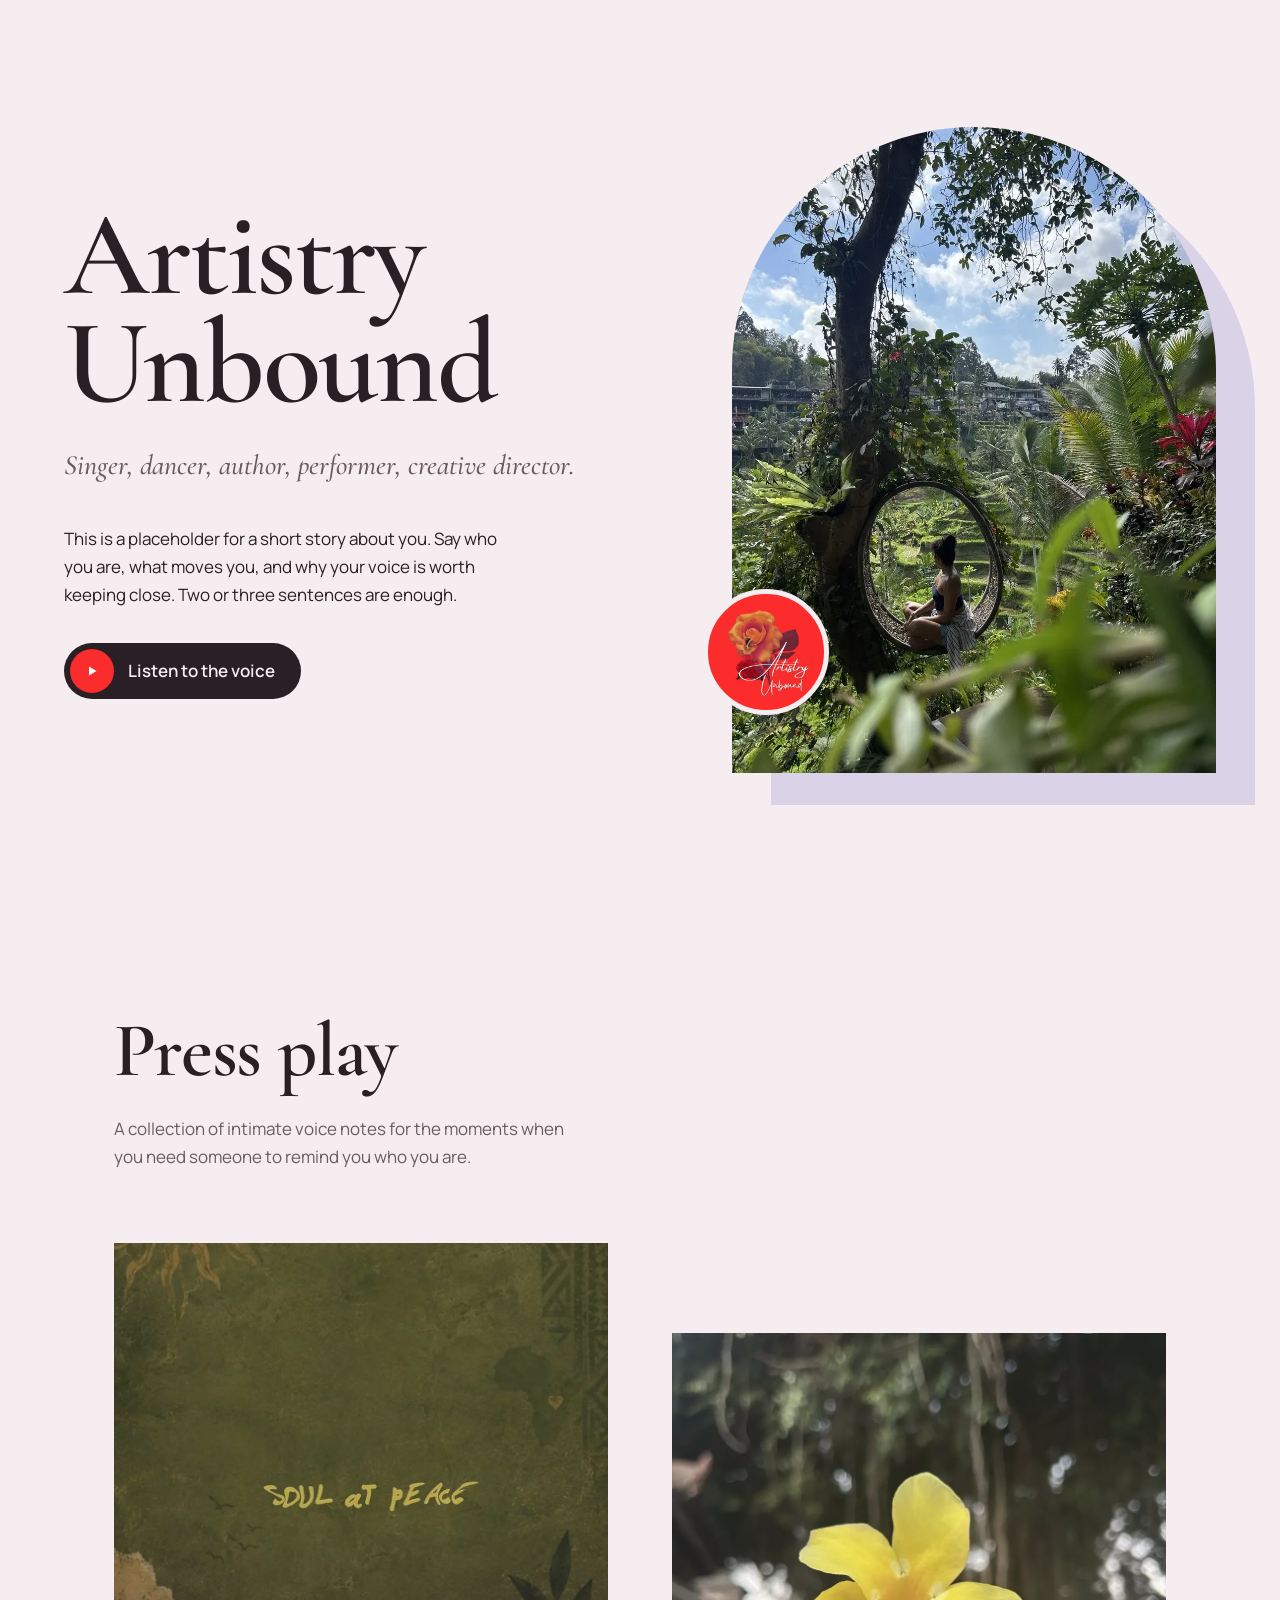
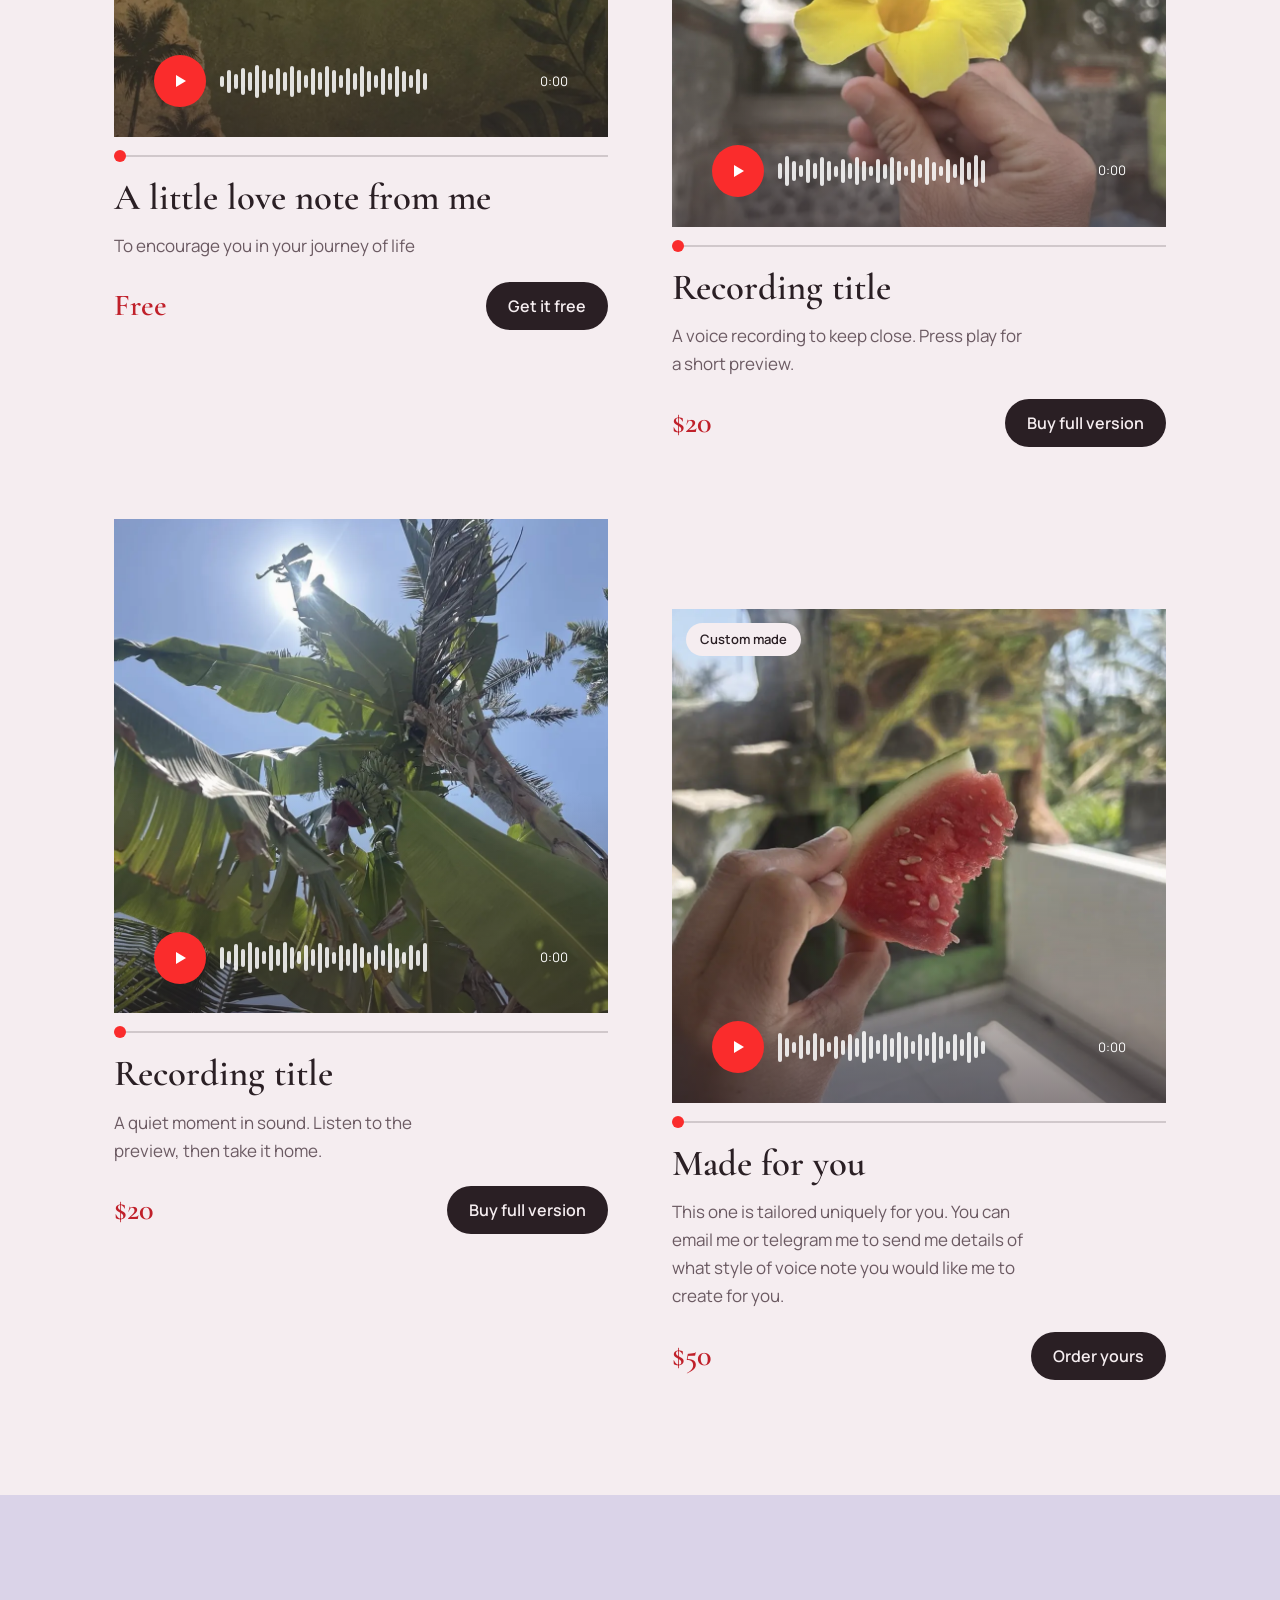
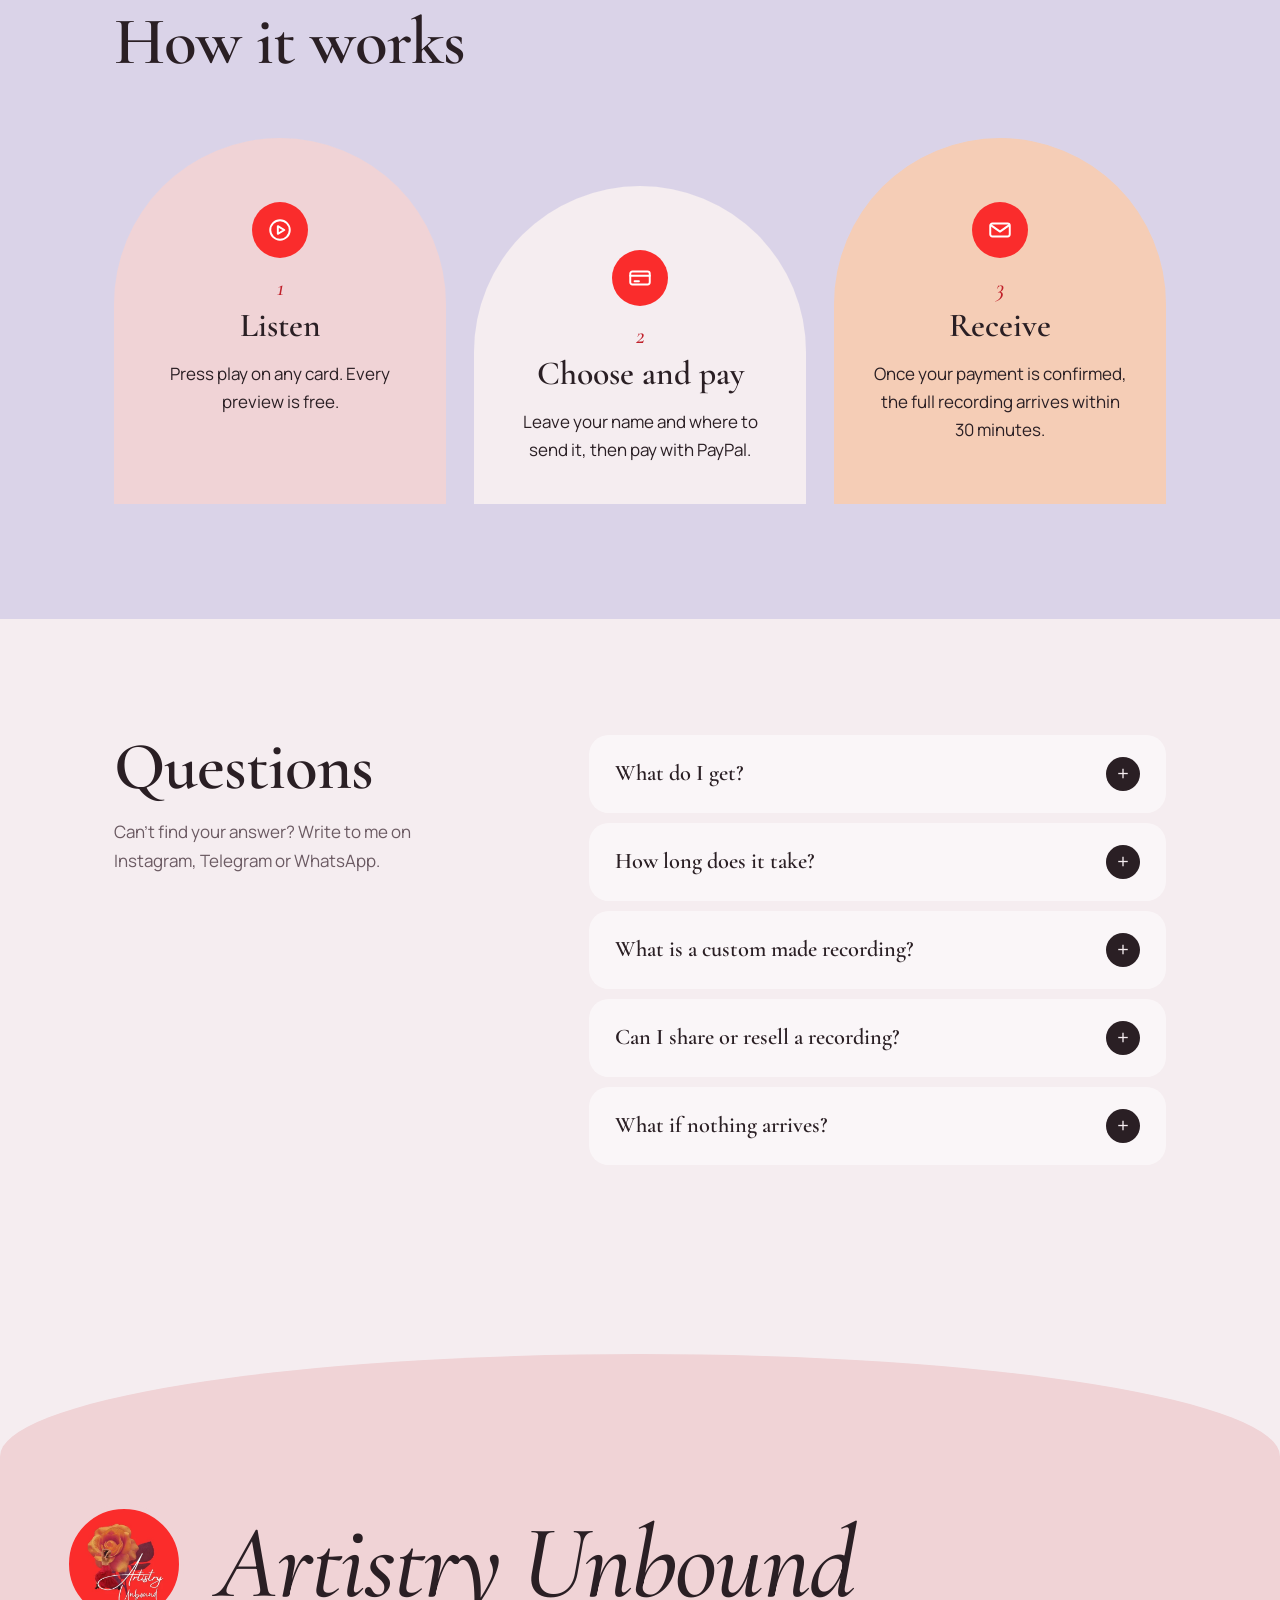
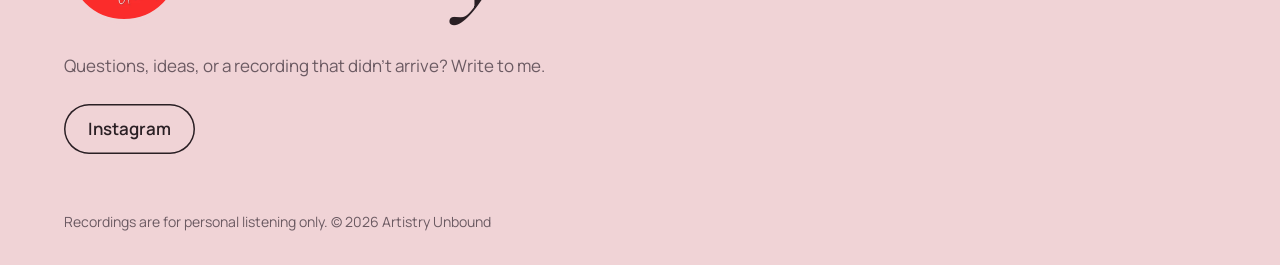
==== index.html @ 0ec3692e "SITE" ====
<!DOCTYPE html>
<html lang="en">
<head>
<meta charset="utf-8">
<meta name="viewport" content="width=device-width, initial-scale=1">
<title>Artistry Unbound — voice recordings</title>
<meta name="description" content="Listen to a free preview, then take the full voice recording home.">
<meta property="og:title" content="Artistry Unbound">
<meta property="og:description" content="Listen to a free preview, then take the full voice recording home.">
<meta property="og:type" content="website">
<meta name="theme-color" content="#F5EDF0">
<link rel="icon" href="data:,">
<link rel="preconnect" href="https://fonts.googleapis.com">
<link rel="preconnect" href="https://fonts.gstatic.com" crossorigin>
<link rel="stylesheet" href="https://fonts.googleapis.com/css2?family=Cormorant+Garamond:ital,wght@0,500;0,600;1,500&family=Manrope:wght@400;500;600&display=swap">
<link rel="stylesheet" href="assets/css/style.css">
</head>
<body>

<main>
  <!-- Block 1: About. Editable via content/about.json (data-f = text, data-f-src / data-f-alt = image) -->
  <section class="about" id="about">
    <figure class="about__photo">
      <img src="images/about.webp" width="960" height="1280" alt="The artist sitting in a round swing among tropical greenery" data-f-src="about.photo" data-f-alt="about.photo_alt">
      <div class="badge" role="img" aria-label="Artistry Unbound logo"></div>
    </figure>

    <div class="about__text">
      <h1 class="about__title" data-f="about.title">Artistry Unbound</h1>
      <p class="about__roles" data-f="about.roles">Singer, dancer, author, performer, creative director.</p>
      <p class="about__bio" data-f="about.bio">This is a placeholder for a short story about you. Say who you are, what moves you, and why your voice is worth keeping close. Two or three sentences are enough.</p>
      <a class="btn" href="#voice">
        <span class="btn__icon" aria-hidden="true"><svg viewBox="0 0 12 12" width="12" height="12"><path d="M3 1.5v9l7.5-4.5z" fill="currentColor"/></svg></span>
        <span data-f="about.cta_label">Listen to the voice</span>
      </a>
    </div>
  </section>

  <!-- Block 2: Cards. Data lives in content/cards.json; the inline copy below is a fallback for local viewing -->
  <section class="voice" id="voice" aria-labelledby="voice-title">
    <header class="voice__head">
      <h2 id="voice-title" data-f="heading">Press play</h2>
      <p data-f="intro">A collection of intimate voice notes for the moments when you need someone to remind you who you are.</p>
    </header>
    <div class="cards" id="cards"></div>
    <script type="application/json" id="cards-data">{"heading": "Press play", "intro": "A collection of intimate voice notes for the moments when you need someone to remind you who you are.", "items": [{"title": "A little love note from me", "text": "To encourage you in your journey of life", "price": 0, "cover": "images/c1.webp", "cover_alt": "Green collage artwork with the words Soul at peace", "audio": "audio/love-note.m4a"}, {"title": "Recording title", "text": "A voice recording to keep close. Press play for a short preview.", "price": 20, "cover": "images/c2.webp", "cover_alt": "A yellow flower held in a hand", "audio": "audio/love-note.m4a"}, {"title": "Recording title", "text": "A quiet moment in sound. Listen to the preview, then take it home.", "price": 20, "cover": "images/c3.webp", "cover_alt": "Banana tree seen from below against a bright sky", "audio": "audio/love-note.m4a"}, {"title": "Made for you", "text": "This one is tailored uniquely for you. You can email me or telegram me to send me details of what style of voice note you would like me to create for you.", "price": 50, "cover": "images/c4.webp", "cover_alt": "A bitten slice of watermelon held up in a hand", "audio": "audio/love-note.m4a", "custom": true}]}</script>
  </section>

  <section class="how" id="how" aria-labelledby="how-title">
    <div class="how__in">
      <h2 id="how-title">How it works</h2>
      <ol class="how__steps" id="how-steps"></ol>
    </div>
  </section>

  <section class="faq" id="faq" aria-labelledby="faq-title">
    <div class="faq__side">
      <h2 id="faq-title">Questions</h2>
      <p class="faq__note">Can't find your answer? Write to me on Instagram, Telegram or WhatsApp.</p>
    </div>
    <div class="faq__list" id="faq-list"></div>
  </section>
</main>

<footer class="foot">
  <div class="foot__top"><div class="badge foot__logo" role="img" aria-label="Artistry Unbound logo"></div><p class="foot__name">Artistry Unbound</p></div>
  <p class="foot__lead">Questions, ideas, or a recording that didn't arrive? Write to me.</p>
  <nav class="foot__links" id="foot-links" aria-label="Contact"></nav>
  <p class="foot__small">Recordings are for personal listening only. &copy; <span id="year">2026</span> Artistry Unbound</p>
</footer>

<script type="application/json" id="info-data">{
  "how_title": "How it works",
  "steps": [
    {"title": "Listen", "text": "Press play on any card. Every preview is free."},
    {"title": "Choose and pay", "text": "Leave your name and where to send it, then pay with PayPal."},
    {"title": "Receive", "text": "Once your payment is confirmed, the full recording arrives within {time}."}
  ],
  "faq_title": "Questions",
  "faq": [
    {"q": "What do I get?", "a": "The full recording as an audio file, sent to the email or messenger you choose."},
    {"q": "How long does it take?", "a": "Usually within {time} after your payment is confirmed."},
    {"q": "What is a custom made recording?", "a": "A recording made just for you. After you order, you tell me what you'd like to hear and we agree on the details before I record."},
    {"q": "Can I share or resell a recording?", "a": "Recordings are for personal listening only. Please don't share, publish or resell them."},
    {"q": "What if nothing arrives?", "a": "Write to me on Instagram, Telegram or WhatsApp and mention your order number."}
  ]
}
</script>
<script type="application/json" id="settings-data">{
  "paypal_me": "",
  "paypal_email": "",
  "response_time": "30 minutes",
  "instagram": "artistry.unbound",
  "telegram": "",
  "whatsapp": ""
}
</script>

<!-- Forms for Netlify detection; the visible form lives inside the dialog -->
<form name="paid" data-netlify="true" hidden>
  <input name="order"><input name="card"><input name="price"><input name="name"><input name="channel"><input name="contact">
</form>

<dialog class="checkout" id="checkout" aria-labelledby="co-title">
  <button class="co-close" type="button" aria-label="Close" data-close>&times;</button>

  <div class="step" data-step="form">
    <h2 id="co-title" class="co-title"></h2>
    <p class="co-sum"></p>
    <form class="order-form" id="order-form" name="order" method="POST" data-netlify="true" netlify-honeypot="bot-field">
      <input type="hidden" name="form-name" value="order">
      <p class="hp" aria-hidden="true"><label>Leave this empty <input name="bot-field" tabindex="-1" autocomplete="off"></label></p>
      <input type="hidden" name="card"><input type="hidden" name="price"><input type="hidden" name="order">
      <label class="fld">Your name<input name="name" required autocomplete="given-name" maxlength="60"></label>
      <fieldset class="seg"><legend>Where should we send it?</legend>
        <label><input type="radio" name="channel" value="Email" checked><span>Email</span></label>
        <label><input type="radio" name="channel" value="Telegram"><span>Telegram</span></label>
        <label><input type="radio" name="channel" value="WhatsApp"><span>WhatsApp</span></label>
      </fieldset>
      <label class="fld"><span id="contact-label">Your email</span><input name="contact" required maxlength="80"></label>
      <label class="fld wish" hidden>What would you like to hear?<textarea name="wishes" rows="3" maxlength="600"></textarea></label>
      <label class="agree"><input type="checkbox" name="agree" required><span>For personal listening only. I won't share or resell it.</span></label>
      <p class="co-err" role="alert" hidden></p>
      <button class="btn btn--sm co-submit" type="submit"></button>
    </form>
  </div>

  <div class="step" data-step="pay" hidden>
    <h2 class="co-title">Pay <span class="pay-amt"></span></h2>
    <p class="co-sum">Send the payment with PayPal and add your order number in the note, so I can find it.</p>
    <div class="kv"><span>Order number</span><b class="order-id"></b><button type="button" class="copy" data-copy=".order-id">Copy</button></div>
    <div class="kv pp-mail" hidden><span>PayPal</span><b class="pp-email"></b><button type="button" class="copy" data-copy=".pp-email">Copy</button></div>
    <p class="pp-none" hidden>PayPal details will appear here once they are added.</p>
    <div class="co-actions">
      <a class="btn btn--sm pp-link" target="_blank" rel="noopener" hidden>Pay with PayPal</a>
      <button class="btn btn--sm btn--ghost" type="button" id="paid-btn">I've paid</button>
    </div>
    <p class="co-err" role="alert" hidden></p>
    <button class="link" type="button" data-back>Change my details</button>
  </div>

  <div class="step" data-step="done" hidden>
    <svg class="tick" viewBox="0 0 52 52" aria-hidden="true"><circle cx="26" cy="26" r="24"/><path d="M15 27l8 8 14-16"/></svg>
    <h2 class="co-title done-title"></h2>
    <p class="co-sum done-text"></p>
    <button class="btn btn--sm" type="button" data-close>Done</button>
  </div>
</dialog>


<script src="assets/js/main.js" defer></script>
<script src="assets/js/cards.js" defer></script>
<script src="assets/js/shop.js" defer></script>
</body>
</html>
---- assets/css/style.css ----
:root{
  --paper:#F5EDF0; --blush:#F0D3D6; --lilac:#DAD3E8; --ink:#2A1F24; --ink-2:#6B5A62;
  --red:#FA2C2C; --red-t:#C0202A; /* red = logo red for fills, red-t = darker for small text */
  --serif:"Cormorant Garamond",Georgia,serif; --sans:"Manrope",system-ui,sans-serif;
  --pad:clamp(20px,5vw,72px);
}
*,*::before,*::after{box-sizing:border-box}
html{scroll-behavior:smooth}
body{margin:0;background:var(--paper);color:var(--ink);font:400 1.0625rem/1.65 var(--sans);-webkit-font-smoothing:antialiased}
img{display:block;max-width:100%;height:auto}
:focus-visible{outline:2px solid var(--red);outline-offset:3px}

/* About */
.about{display:grid;gap:36px;padding:var(--pad);max-width:1440px;margin:0 auto}
.about__photo{margin:0;position:relative;justify-self:center;width:min(100%,460px)}
.about__photo::before{content:"";position:absolute;inset:6% -8% -5% 8%;background:var(--lilac);border-radius:999px 999px 0 0;z-index:0}
.about__photo img{position:relative;z-index:1;width:100%;aspect-ratio:3/4;object-fit:cover;object-position:46% 60%;border-radius:999px 999px 0 0;background:var(--blush)}
.about__title{font:600 clamp(3.4rem,13vw,7.5rem)/.9 var(--serif);letter-spacing:-.02em;margin:0 0 .25em}
.about__roles{font:italic 500 clamp(1.3rem,3vw,1.75rem)/1.3 var(--serif);color:var(--ink-2);margin:0 0 1.5em}
.about__bio{max-width:44ch;margin:0 0 2em}

.btn{display:inline-flex;align-items:center;gap:14px;padding:6px 26px 6px 6px;border-radius:999px;background:var(--ink);color:var(--paper);text-decoration:none;font-weight:600;transition:background .3s,transform .3s}
.btn__icon{display:grid;place-items:center;width:44px;height:44px;border-radius:50%;background:var(--red);color:#fff;transition:transform .3s}
.btn:hover{background:#3d2d34}
.btn:hover .btn__icon{transform:scale(1.1)}

/* One orchestrated load sequence: the arch opens, then the text settles */
.about__photo img{clip-path:inset(100% 0 0 0);animation:open 1.3s cubic-bezier(.2,.7,.2,1) .15s forwards}
.about__photo::before{transform:scaleY(0);transform-origin:bottom;animation:grow 1.1s cubic-bezier(.2,.7,.2,1) .35s forwards}
.about__text>*{opacity:0;animation:settle .9s ease forwards}
.about__text>:nth-child(1){animation-delay:.7s}.about__text>:nth-child(2){animation-delay:.85s}
.about__text>:nth-child(3){animation-delay:1s}.about__text>:nth-child(4){animation-delay:1.15s}
@keyframes open{to{clip-path:inset(0)}}
@keyframes grow{to{transform:scaleY(1)}}
@keyframes settle{from{opacity:0;transform:translateY(10px)}to{opacity:1;transform:none}}

@media (min-width:768px){
  .about{grid-template-columns:1.1fr .9fr;align-items:center;gap:clamp(32px,6vw,96px);min-height:100svh}
  .about__photo{order:2;justify-self:end;width:100%;max-width:520px}
  .about__text{order:1}
}
@media (prefers-reduced-motion:reduce){
  html{scroll-behavior:auto}
  .about__photo img,.about__photo::before,.about__text>*{animation:none;clip-path:none;transform:none;opacity:1}
}

/* Voice cards */
.voice{max-width:1180px;margin:0 auto;padding:clamp(56px,9vw,128px) var(--pad)}
.voice__head{max-width:46ch;margin:0 0 clamp(36px,6vw,72px)}
.voice__head h2{font:600 clamp(2.6rem,7vw,4.8rem)/.95 var(--serif);letter-spacing:-.015em;margin:0 0 .35em}
.voice__head p{margin:0;color:var(--ink-2)}
.cards{display:grid;gap:clamp(40px,6vw,72px) clamp(24px,5vw,72px);grid-template-columns:1fr}
@media (min-width:768px){.cards{grid-template-columns:1fr 1fr;align-items:start}.card:nth-child(even){margin-top:clamp(0px,7vw,96px)}}

.card__cover{position:relative;aspect-ratio:1/1;overflow:hidden;background:var(--blush)}
.card__cover img{width:100%;height:100%;object-fit:cover;transition:transform 1.2s cubic-bezier(.2,.7,.2,1)}
.card__cover::after{content:"";position:absolute;inset:0;background:linear-gradient(transparent 55%,rgba(42,31,36,.55))}
.card.is-playing .card__cover img{transform:scale(1.05)}

.player{position:absolute;z-index:2;left:8%;right:8%;bottom:6%;display:flex;align-items:center;gap:14px;color:#fff}
.play{flex:none;width:52px;height:52px;border:0;border-radius:50%;background:var(--red);color:#fff;display:grid;place-items:center;cursor:pointer;transition:transform .3s}
.play:hover:not(:disabled){transform:scale(1.08)}
.play:disabled{background:rgba(255,255,255,.35);cursor:default}
.play svg{width:16px;height:16px}.play .i-pause{display:none}
.is-playing .play .i-play{display:none}.is-playing .play .i-pause{display:block}
.wave{flex:1;display:flex;align-items:center;gap:3px;height:36px}
.wave i{flex:1;max-width:4px;border-radius:2px;background:rgba(255,255,255,.85);height:var(--h);transform-origin:center}
.is-playing .wave i{animation:bar 1.1s ease-in-out infinite;animation-delay:calc(var(--i)*-.09s)}
@keyframes bar{50%{transform:scaleY(.35)}}
.time{flex:none;font-size:.8125rem;font-variant-numeric:tabular-nums;min-width:3.2em;text-align:right}

.seek{display:block;width:100%;height:18px;margin:10px 0 0;background:none;-webkit-appearance:none;appearance:none;cursor:pointer}
.seek::-webkit-slider-runnable-track{height:2px;background:linear-gradient(90deg,var(--red) var(--p,0%),rgba(42,31,36,.18) var(--p,0%))}
.seek::-moz-range-track{height:2px;background:rgba(42,31,36,.18)}.seek::-moz-range-progress{height:2px;background:var(--red)}
.seek::-webkit-slider-thumb{-webkit-appearance:none;width:12px;height:12px;margin-top:-5px;border-radius:50%;background:var(--red);border:0}
.seek::-moz-range-thumb{width:12px;height:12px;border-radius:50%;background:var(--red);border:0}
.seek:disabled{opacity:.35;cursor:default}

.card__body{padding-top:14px}
.card__title{font:600 clamp(1.8rem,3.2vw,2.3rem)/1.05 var(--serif);margin:0 0 .4em}
.card__text{margin:0 0 1.25em;color:var(--ink-2);max-width:36ch}
.card__buy{display:flex;flex-wrap:wrap;align-items:center;justify-content:space-between;gap:12px}
.price{font:600 1.9rem/1 var(--serif);color:var(--red-t)}
.btn--sm{padding:13px 22px;border:0;cursor:pointer;font:600 1rem var(--sans)}

@media (prefers-reduced-motion:reduce){.is-playing .wave i{animation:none}.card__cover img{transition:none}.card.is-playing .card__cover img{transform:none}}

[hidden]{display:none!important}
.tag{position:absolute;z-index:2;top:14px;left:14px;padding:6px 14px;border-radius:999px;background:var(--paper);color:var(--ink);font-size:.8125rem;font-weight:600}

/* Logo badge (hero photo + footer) */
.badge{border-radius:50%;background:var(--red) url(../../images/logo.webp) center/92% no-repeat;border:5px solid var(--paper)}
.about__photo .badge{position:absolute;z-index:3;left:-6%;bottom:9%;width:clamp(92px,26%,132px);aspect-ratio:1;animation:pop .7s cubic-bezier(.3,1.6,.5,1) 1.5s both}
@keyframes pop{from{transform:scale(0) rotate(-30deg)}}
@media (prefers-reduced-motion:reduce){.about__photo .badge{animation:none}}

/* How it works: arches in a pastel band */
.how{background:var(--lilac)}
.how__in{max-width:1180px;margin:0 auto;padding:clamp(56px,9vw,120px) var(--pad)}
.how h2,.faq h2{font:600 clamp(2.4rem,6vw,4.2rem)/.95 var(--serif);letter-spacing:-.015em;margin:0 0 clamp(32px,6vw,64px)}
.how__steps{list-style:none;margin:0;padding:0;display:grid;gap:24px}
.how__steps li{display:flex;flex-direction:column;align-items:center;text-align:center;padding:clamp(44px,8vw,64px) 28px 40px;border-radius:999px 999px 0 0;background:var(--paper)}
.how__steps li:nth-child(1){background:var(--blush)}.how__steps li:nth-child(3){background:#F5CDB6}
.how__icon{width:56px;height:56px;border-radius:50%;background:var(--red);color:#fff;display:grid;place-items:center;margin-bottom:18px}
.how__icon svg{width:26px;height:26px;fill:none;stroke:currentColor;stroke-width:1.8;stroke-linecap:round;stroke-linejoin:round}
.how__steps b{font:italic 500 1.5rem/1 var(--serif);color:var(--red-t);margin-bottom:8px}
.how__steps h3{font:600 clamp(1.7rem,3vw,2.1rem)/1.05 var(--serif);margin:0 0 .5em}
.how__steps p{margin:0;max-width:26ch;color:var(--ink)}
@media (min-width:768px){.how__steps{grid-template-columns:repeat(3,1fr);gap:28px;align-items:stretch}.how__steps li:nth-child(2){margin-top:48px}}

/* FAQ */
.faq{max-width:1180px;margin:0 auto;padding:clamp(56px,9vw,120px) var(--pad);display:grid;gap:32px}
.faq h2{margin-bottom:.3em}
.faq__note{margin:0;color:var(--ink-2);max-width:30ch}
.faq details{border-radius:20px;margin-bottom:10px;background:rgba(255,255,255,.55);transition:background .3s}
.faq details[open]{background:var(--blush)}
.faq summary{list-style:none;cursor:pointer;display:flex;justify-content:space-between;align-items:center;gap:20px;padding:22px 26px;font:600 1.4rem/1.2 var(--serif)}
.faq summary::-webkit-details-marker{display:none}
.faq summary::after{content:"+";flex:none;width:34px;height:34px;border-radius:50%;background:var(--ink);color:var(--paper);display:grid;place-items:center;font:400 1.3rem/1 var(--sans);transition:transform .35s,background .3s}
.faq details[open] summary::after{transform:rotate(45deg);background:var(--red)}
.faq details p{margin:0;padding:0 26px 24px;max-width:56ch;animation:fade .4s ease}
@keyframes fade{from{opacity:0;transform:translateY(-6px)}}
@media (min-width:900px){.faq{grid-template-columns:.8fr 1.2fr;gap:clamp(40px,7vw,96px);align-items:start}.faq__side{position:sticky;top:48px}}
@media (prefers-reduced-motion:reduce){.faq details p{animation:none}}

/* Footer */
.foot{background:var(--blush);margin-top:clamp(24px,5vw,64px);padding:clamp(72px,12vw,150px) var(--pad) 32px;border-radius:50% 50% 0 0/clamp(40px,8vw,110px) clamp(40px,8vw,110px) 0 0}
.foot>*{max-width:1180px;margin-left:auto;margin-right:auto}
.foot__top{display:flex;align-items:center;gap:clamp(16px,3vw,32px);margin-bottom:28px}
.foot__logo{flex:none;width:clamp(72px,12vw,120px);aspect-ratio:1;border-color:var(--blush)}
.foot__name{font:italic 500 clamp(2.6rem,9vw,6.5rem)/.9 var(--serif);letter-spacing:-.02em;margin:0}
.foot__lead{margin:0 auto 24px;color:var(--ink-2);max-width:1180px}
.foot__links{display:flex;flex-wrap:wrap;gap:10px;margin-bottom:56px}
.foot__links a{padding:11px 24px;border-radius:999px;box-shadow:inset 0 0 0 1.5px var(--ink);color:var(--ink);font-weight:600;text-decoration:none;transition:background .3s,color .3s}
.foot__links a:hover{background:var(--ink);color:var(--blush)}
.foot__small{margin-bottom:0;font-size:.875rem;color:var(--ink-2)}

/* Checkout dialog */
.checkout{border:0;padding:clamp(24px,5vw,40px);width:min(520px,calc(100% - 24px));max-height:calc(100dvh - 24px);overflow:auto;background:var(--paper);color:var(--ink);position:fixed}
.checkout::backdrop{background:rgba(42,31,36,.5);backdrop-filter:blur(4px)}
.checkout[open]{animation:rise .35s cubic-bezier(.2,.7,.2,1)}
@keyframes rise{from{opacity:0;transform:translateY(14px)}}
.co-close{position:absolute;top:10px;right:14px;width:40px;height:40px;border:0;background:none;font-size:1.8rem;line-height:1;color:var(--ink);cursor:pointer}
.checkout h2{margin:0 0 .3em;font:600 clamp(1.9rem,6vw,2.4rem)/1.05 var(--serif);letter-spacing:-.015em}
.co-sum{margin:0 0 1.5em;color:var(--ink-2)}
.order-form{display:grid;gap:18px}
.fld{display:grid;gap:6px;font-size:.875rem;font-weight:600}
.fld input,.fld textarea{font:400 1rem var(--sans);color:var(--ink);padding:10px 0;border:0;border-bottom:1.5px solid rgba(42,31,36,.3);background:none;border-radius:0;resize:vertical}
.fld input:focus,.fld textarea:focus{outline:0;border-color:var(--red-t)}
.seg{border:0;padding:0;margin:0;display:flex;flex-wrap:wrap;gap:8px}
.seg legend{font-size:.875rem;font-weight:600;margin-bottom:8px;padding:0}
.seg label{position:relative}
.seg input{position:absolute;opacity:0;inset:0;cursor:pointer}
.seg span{display:block;padding:9px 18px;border-radius:999px;border:1.5px solid rgba(42,31,36,.25);font-weight:600;font-size:.9375rem;transition:background .2s,border-color .2s}
.seg input:checked+span{background:var(--ink);border-color:var(--ink);color:var(--paper)}
.seg label:focus-within span{outline:2px solid var(--red);outline-offset:2px}
.agree{display:flex;gap:10px;align-items:flex-start;font-size:.875rem;color:var(--ink-2)}
.agree input{margin-top:4px;accent-color:var(--red-t)}
.hp{position:absolute;left:-9999px}
.co-err{margin:0;color:var(--red-t);font-size:.875rem;font-weight:600}
.kv{display:flex;align-items:center;gap:12px;padding:14px 0;border-top:1px solid rgba(42,31,36,.18)}
.kv span{font-size:.875rem;color:var(--ink-2);min-width:7.5em}.kv b{flex:1;font-variant-numeric:tabular-nums;overflow-wrap:anywhere}
.copy,.link{border:0;background:none;color:var(--red-t);font:600 .9375rem var(--sans);cursor:pointer;text-decoration:underline;text-underline-offset:3px;padding:6px 0}
.co-actions{display:flex;flex-wrap:wrap;gap:10px;margin:20px 0 14px}
.btn--ghost{background:none;color:var(--ink);box-shadow:inset 0 0 0 1.5px var(--ink)}.btn--ghost:hover{background:var(--blush)}
a.btn--sm{text-decoration:none}
.tick{width:64px;height:64px;margin-bottom:16px;fill:none;stroke:var(--red);stroke-width:2.5;stroke-linecap:round;stroke-linejoin:round}
.tick circle{stroke-dasharray:151;stroke-dashoffset:151;animation:draw .7s ease forwards}
.tick path{stroke-dasharray:40;stroke-dashoffset:40;animation:draw .4s ease .6s forwards}
@keyframes draw{to{stroke-dashoffset:0}}
@media (prefers-reduced-motion:reduce){.checkout[open],.tick circle,.tick path{animation:none;stroke-dashoffset:0}}
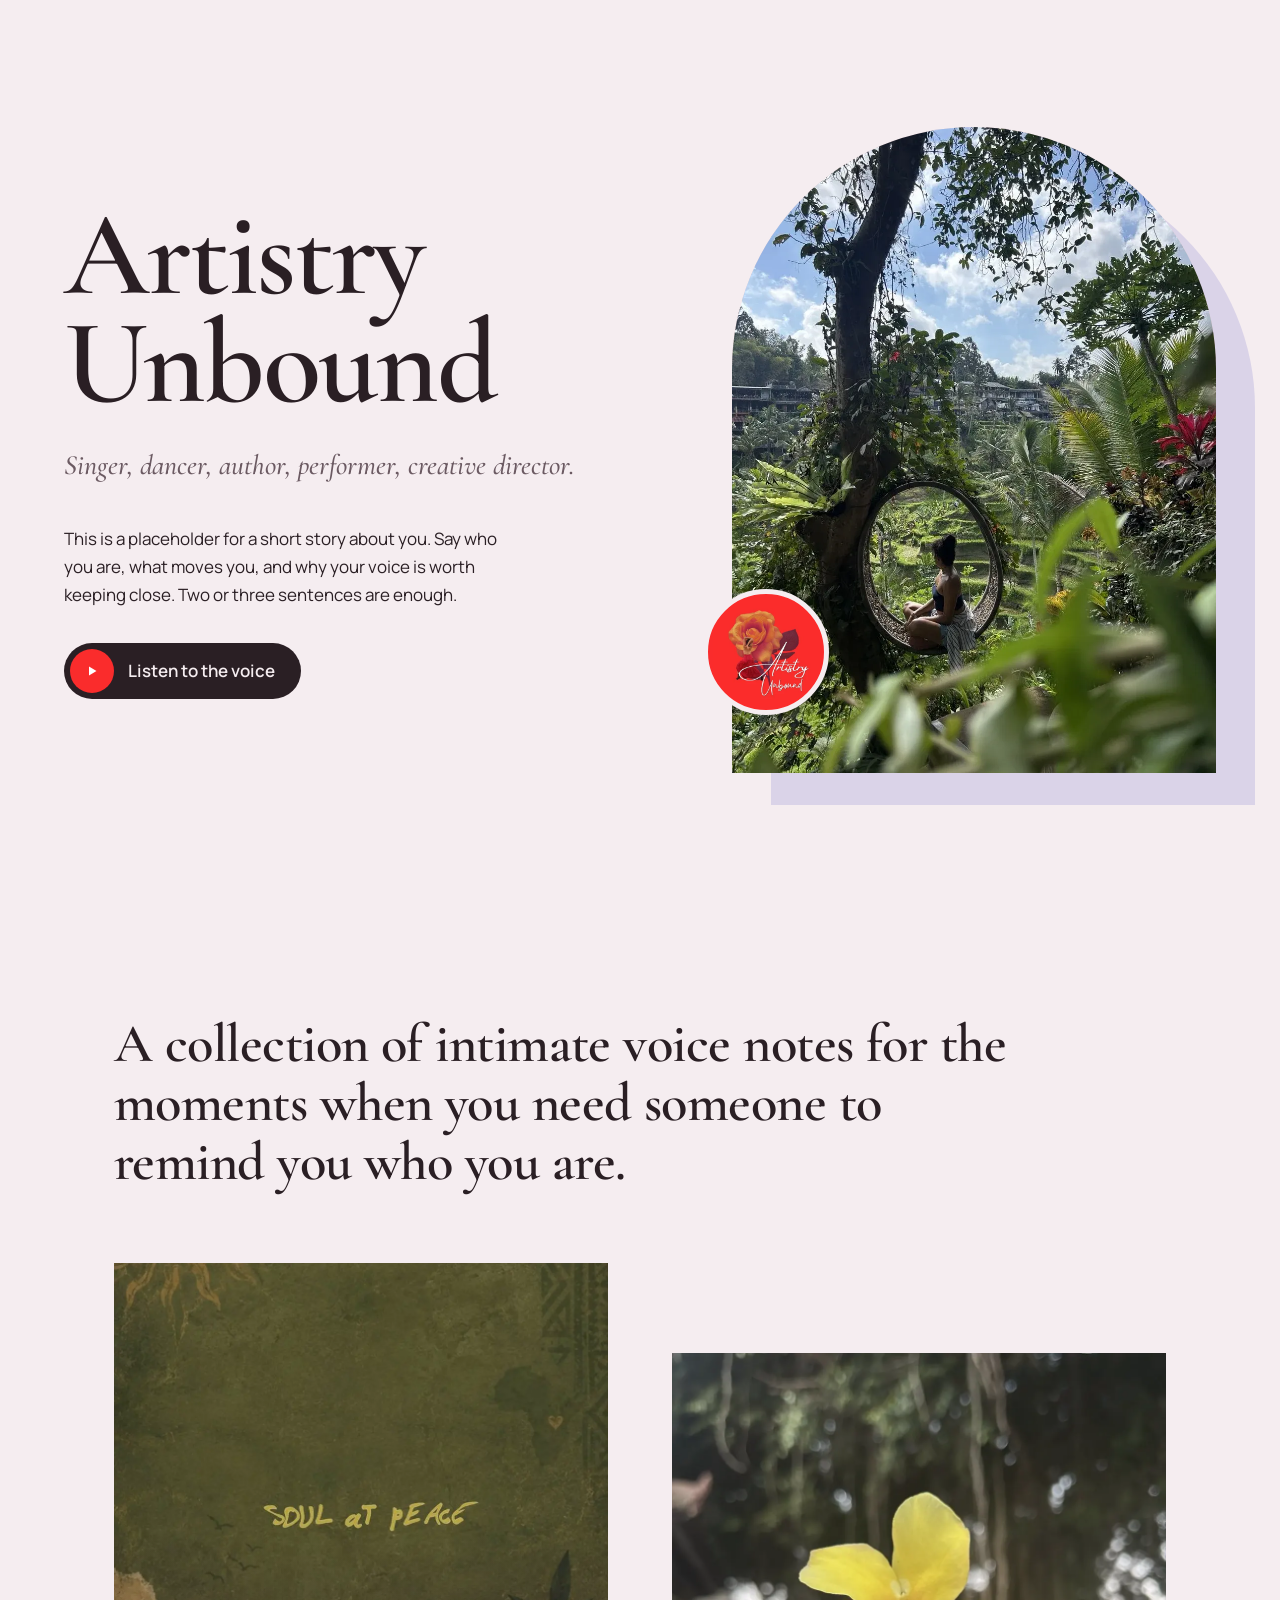
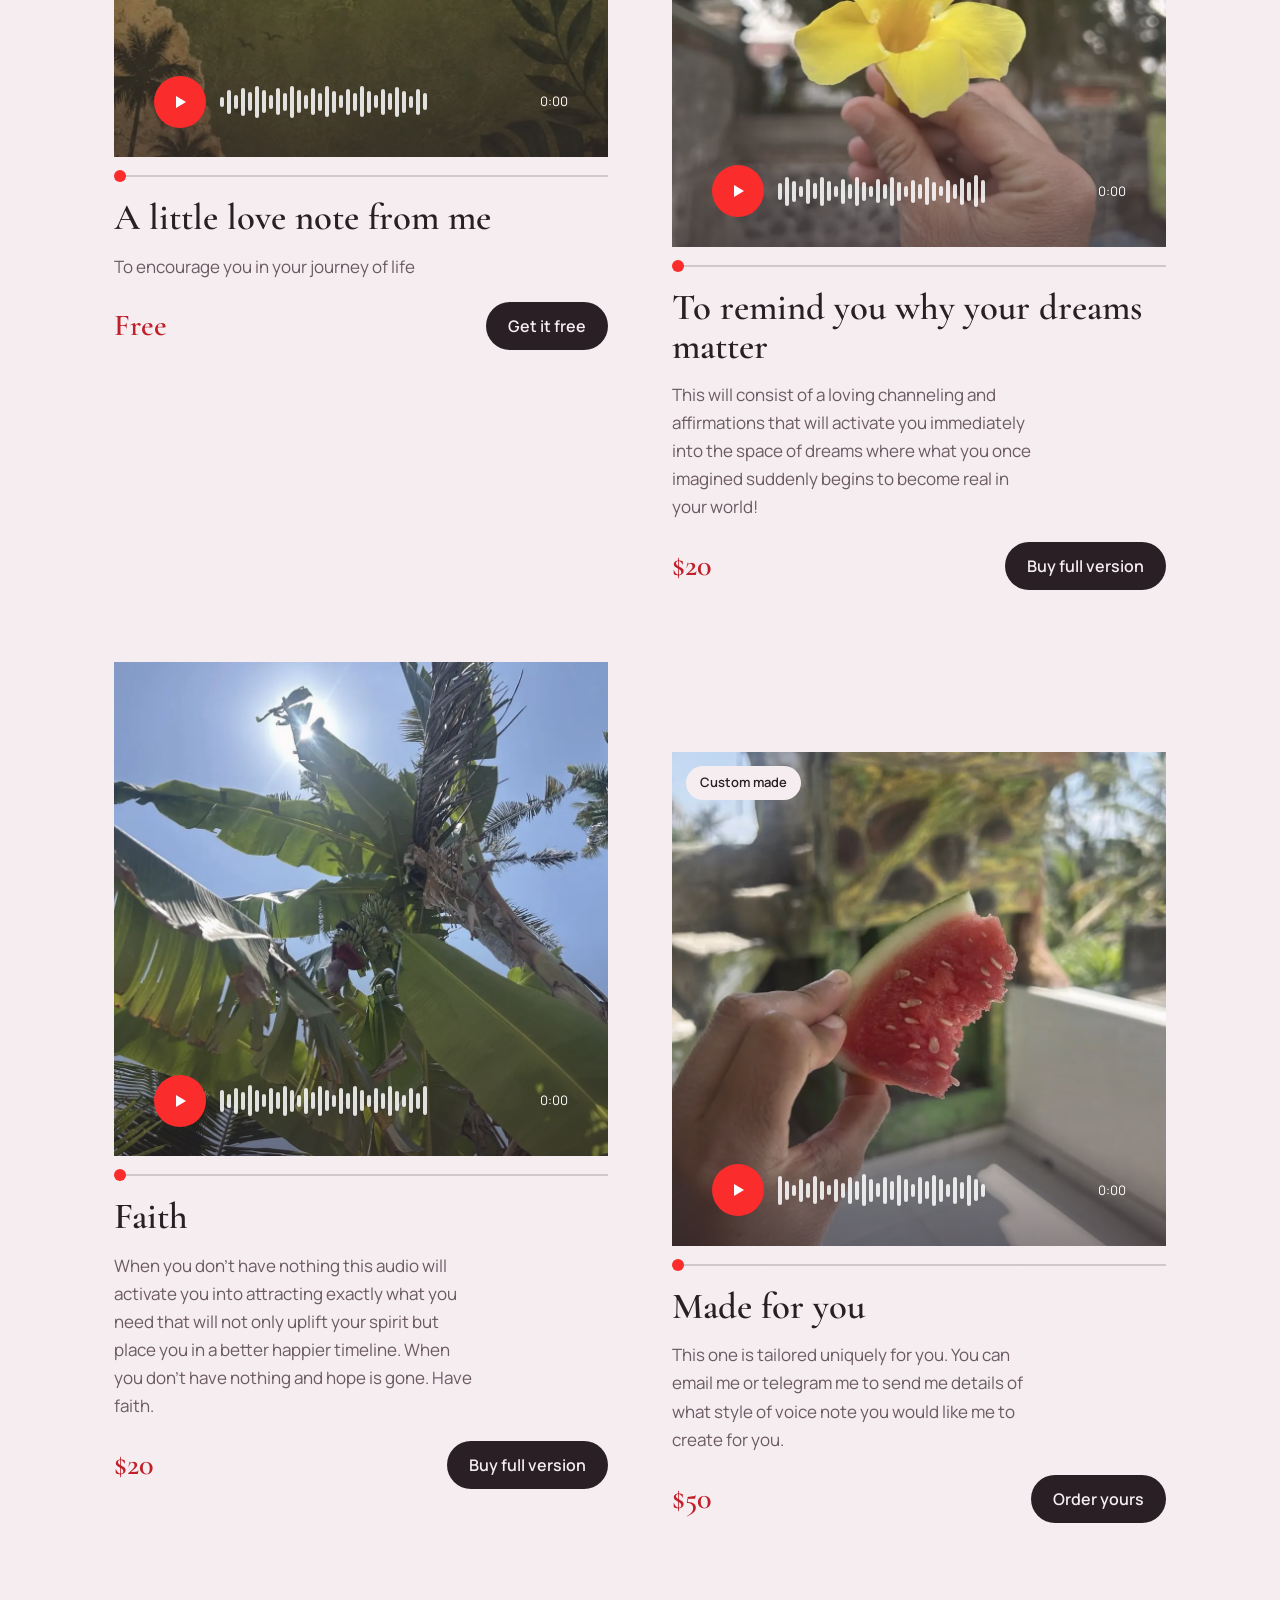
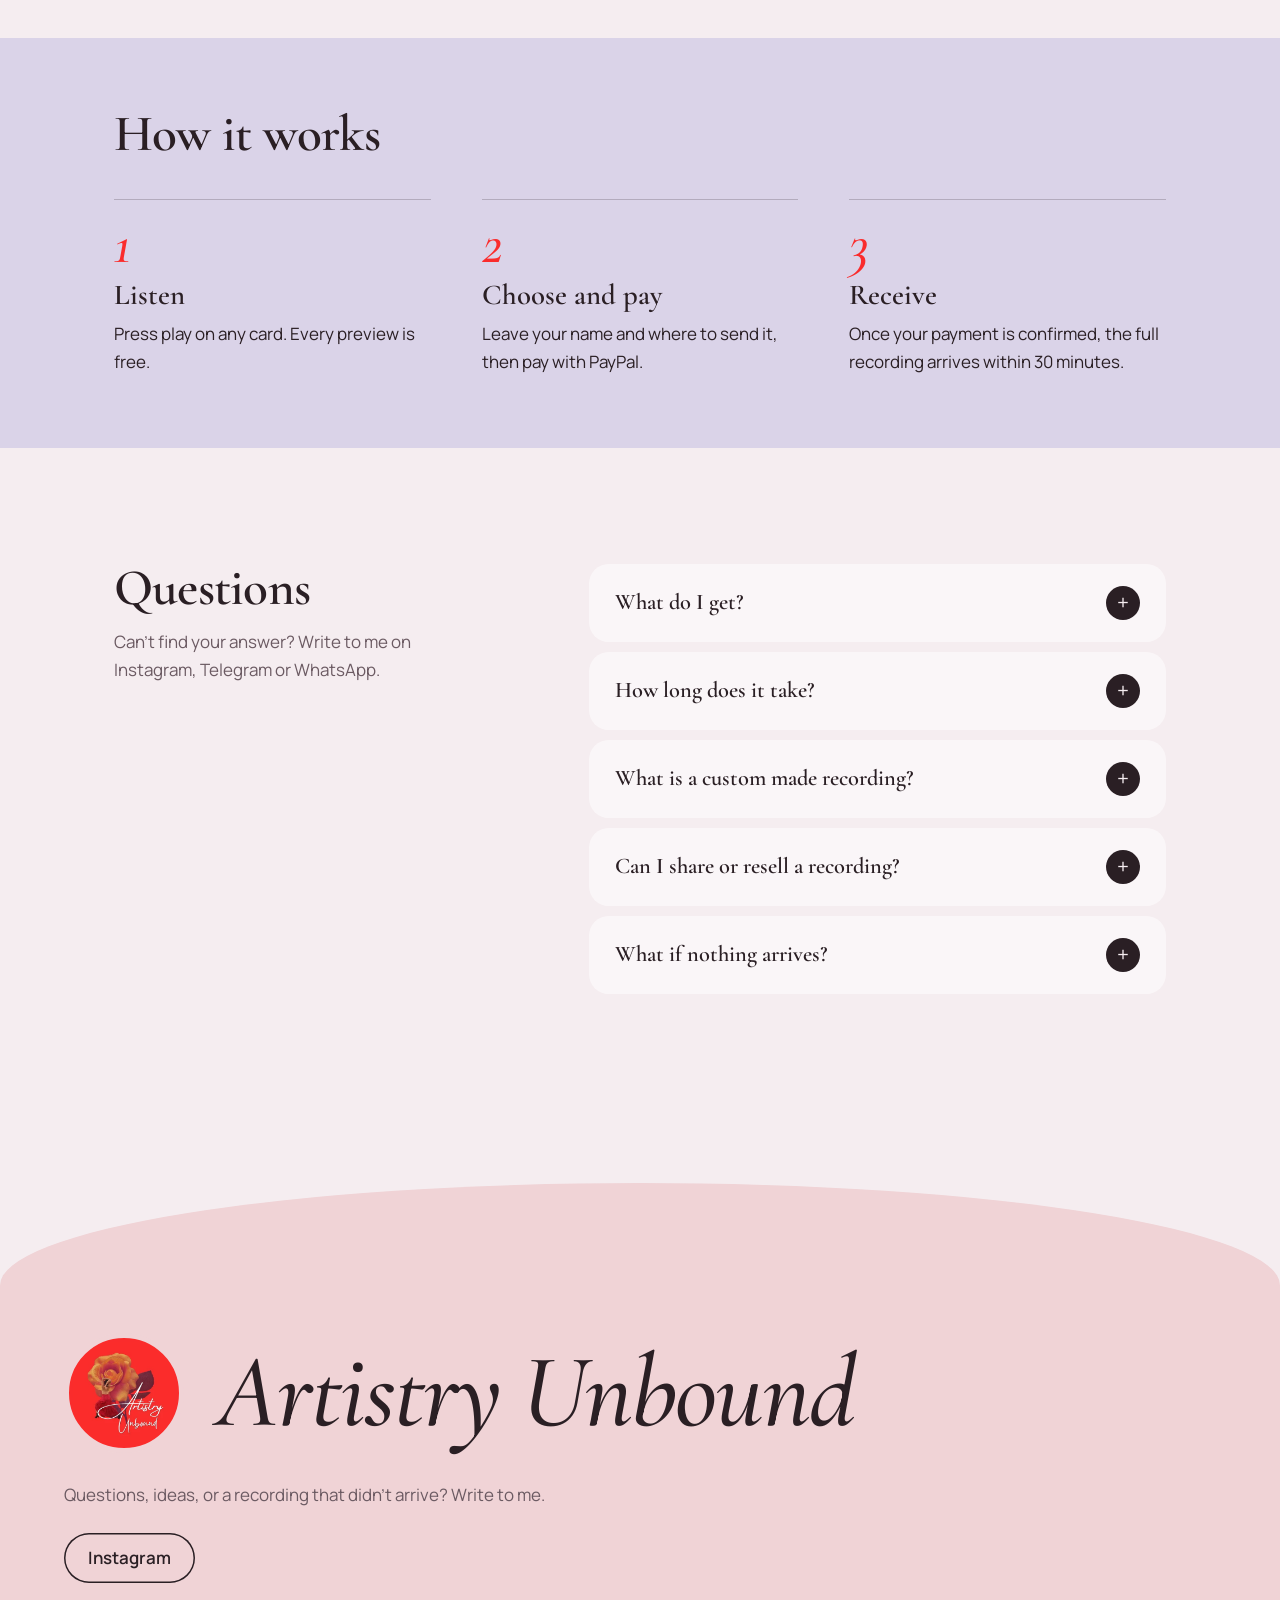
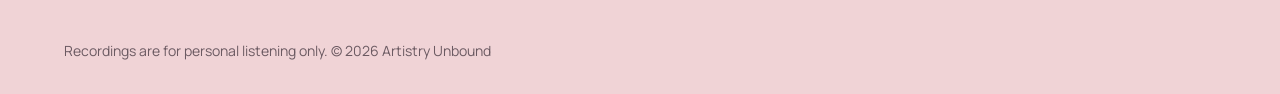
==== commit 4e66a1eb: "Sive v2" ====
--- a/index.html
+++ b/index.html
@@ -39,11 +39,11 @@
   <!-- Block 2: Cards. Data lives in content/cards.json; the inline copy below is a fallback for local viewing -->
   <section class="voice" id="voice" aria-labelledby="voice-title">
     <header class="voice__head">
-      <h2 id="voice-title" data-f="heading">Press play</h2>
-      <p data-f="intro">A collection of intimate voice notes for the moments when you need someone to remind you who you are.</p>
+      <h2 id="voice-title" data-f="heading">A collection of intimate voice notes for the moments when you need someone to remind you who you are.</h2>
+      <p data-f="intro" hidden></p>
     </header>
     <div class="cards" id="cards"></div>
-    <script type="application/json" id="cards-data">{"heading": "Press play", "intro": "A collection of intimate voice notes for the moments when you need someone to remind you who you are.", "items": [{"title": "A little love note from me", "text": "To encourage you in your journey of life", "price": 0, "cover": "images/c1.webp", "cover_alt": "Green collage artwork with the words Soul at peace", "audio": "audio/love-note.m4a"}, {"title": "Recording title", "text": "A voice recording to keep close. Press play for a short preview.", "price": 20, "cover": "images/c2.webp", "cover_alt": "A yellow flower held in a hand", "audio": "audio/love-note.m4a"}, {"title": "Recording title", "text": "A quiet moment in sound. Listen to the preview, then take it home.", "price": 20, "cover": "images/c3.webp", "cover_alt": "Banana tree seen from below against a bright sky", "audio": "audio/love-note.m4a"}, {"title": "Made for you", "text": "This one is tailored uniquely for you. You can email me or telegram me to send me details of what style of voice note you would like me to create for you.", "price": 50, "cover": "images/c4.webp", "cover_alt": "A bitten slice of watermelon held up in a hand", "audio": "audio/love-note.m4a", "custom": true}]}</script>
+    <script type="application/json" id="cards-data">{"heading": "A collection of intimate voice notes for the moments when you need someone to remind you who you are.", "intro": "", "items": [{"title": "A little love note from me", "text": "To encourage you in your journey of life", "price": 0, "cover": "images/c1.webp", "cover_alt": "Green collage artwork with the words Soul at peace", "audio": "audio/love-note.m4a"}, {"title": "To remind you why your dreams matter", "text": "This will consist of a loving channeling and affirmations that will activate you immediately into the space of dreams where what you once imagined suddenly begins to become real in your world!", "price": 20, "cover": "images/c2.webp", "cover_alt": "A yellow flower held in a hand", "audio": "audio/love-note.m4a"}, {"title": "Faith", "text": "When you don’t have nothing this audio will activate you into attracting exactly what you need that will not only uplift your spirit but place you in a better happier timeline. When you don’t have nothing and hope is gone. Have faith.", "price": 20, "cover": "images/c3.webp", "cover_alt": "Banana tree seen from below against a bright sky", "audio": "audio/love-note.m4a"}, {"title": "Made for you", "text": "This one is tailored uniquely for you. You can email me or telegram me to send me details of what style of voice note you would like me to create for you.", "price": 50, "cover": "images/c4.webp", "cover_alt": "A bitten slice of watermelon held up in a hand", "audio": "audio/love-note.m4a", "custom": true}]}</script>
   </section>
 
   <section class="how" id="how" aria-labelledby="how-title">
--- a/assets/css/style.css
+++ b/assets/css/style.css
@@ -46,9 +46,9 @@
 
 /* Voice cards */
 .voice{max-width:1180px;margin:0 auto;padding:clamp(56px,9vw,128px) var(--pad)}
-.voice__head{max-width:46ch;margin:0 0 clamp(36px,6vw,72px)}
-.voice__head h2{font:600 clamp(2.6rem,7vw,4.8rem)/.95 var(--serif);letter-spacing:-.015em;margin:0 0 .35em}
-.voice__head p{margin:0;color:var(--ink-2)}
+.voice__head{max-width:900px;margin:0 0 clamp(36px,6vw,72px)}
+.voice__head h2{font:600 clamp(2rem,4.6vw,3.4rem)/1.08 var(--serif);letter-spacing:-.01em;margin:0}
+.voice__head p{margin:.8em 0 0;color:var(--ink-2)}
 .cards{display:grid;gap:clamp(40px,6vw,72px) clamp(24px,5vw,72px);grid-template-columns:1fr}
 @media (min-width:768px){.cards{grid-template-columns:1fr 1fr;align-items:start}.card:nth-child(even){margin-top:clamp(0px,7vw,96px)}}
 
@@ -94,19 +94,19 @@
 @keyframes pop{from{transform:scale(0) rotate(-30deg)}}
 @media (prefers-reduced-motion:reduce){.about__photo .badge{animation:none}}
 
-/* How it works: arches in a pastel band */
+/* How it works: compact three-column row on a pastel band */
 .how{background:var(--lilac)}
-.how__in{max-width:1180px;margin:0 auto;padding:clamp(56px,9vw,120px) var(--pad)}
-.how h2,.faq h2{font:600 clamp(2.4rem,6vw,4.2rem)/.95 var(--serif);letter-spacing:-.015em;margin:0 0 clamp(32px,6vw,64px)}
-.how__steps{list-style:none;margin:0;padding:0;display:grid;gap:24px}
-.how__steps li{display:flex;flex-direction:column;align-items:center;text-align:center;padding:clamp(44px,8vw,64px) 28px 40px;border-radius:999px 999px 0 0;background:var(--paper)}
-.how__steps li:nth-child(1){background:var(--blush)}.how__steps li:nth-child(3){background:#F5CDB6}
-.how__icon{width:56px;height:56px;border-radius:50%;background:var(--red);color:#fff;display:grid;place-items:center;margin-bottom:18px}
-.how__icon svg{width:26px;height:26px;fill:none;stroke:currentColor;stroke-width:1.8;stroke-linecap:round;stroke-linejoin:round}
-.how__steps b{font:italic 500 1.5rem/1 var(--serif);color:var(--red-t);margin-bottom:8px}
-.how__steps h3{font:600 clamp(1.7rem,3vw,2.1rem)/1.05 var(--serif);margin:0 0 .5em}
-.how__steps p{margin:0;max-width:26ch;color:var(--ink)}
-@media (min-width:768px){.how__steps{grid-template-columns:repeat(3,1fr);gap:28px;align-items:stretch}.how__steps li:nth-child(2){margin-top:48px}}
+.how__in{max-width:1180px;margin:0 auto;padding:clamp(40px,6vw,72px) var(--pad)}
+.how h2,.faq h2{font:600 clamp(2rem,4.4vw,3.2rem)/.95 var(--serif);letter-spacing:-.015em;margin:0 0 clamp(24px,4vw,40px)}
+.how__steps{list-style:none;margin:0;padding:0;display:grid;gap:0 clamp(24px,4vw,56px)}
+.how__steps li{display:grid;grid-template-columns:auto 1fr;gap:2px 18px;align-items:start;padding:18px 0;border-top:1px solid rgba(42,31,36,.22)}
+.how__steps b{grid-row:1/3;font:italic 500 clamp(2.6rem,6vw,3.6rem)/.85 var(--serif);color:var(--red)}
+.how__steps h3{font:600 clamp(1.5rem,2.4vw,1.8rem)/1.1 var(--serif);margin:0}
+.how__steps p{margin:0;max-width:32ch;color:var(--ink)}
+@media (min-width:768px){.how__steps{grid-template-columns:repeat(3,1fr)}.how__steps li{grid-template-columns:1fr;gap:10px;padding:20px 0 0}.how__steps b{grid-row:auto}}
+.js .how__steps li{opacity:0;transform:translateY(14px);transition:opacity .7s ease,transform .7s cubic-bezier(.2,.7,.2,1)}
+.js .how__steps li.in{opacity:1;transform:none}
+@media (prefers-reduced-motion:reduce){.js .how__steps li{opacity:1;transform:none;transition:none}}
 
 /* FAQ */
 .faq{max-width:1180px;margin:0 auto;padding:clamp(56px,9vw,120px) var(--pad);display:grid;gap:32px}
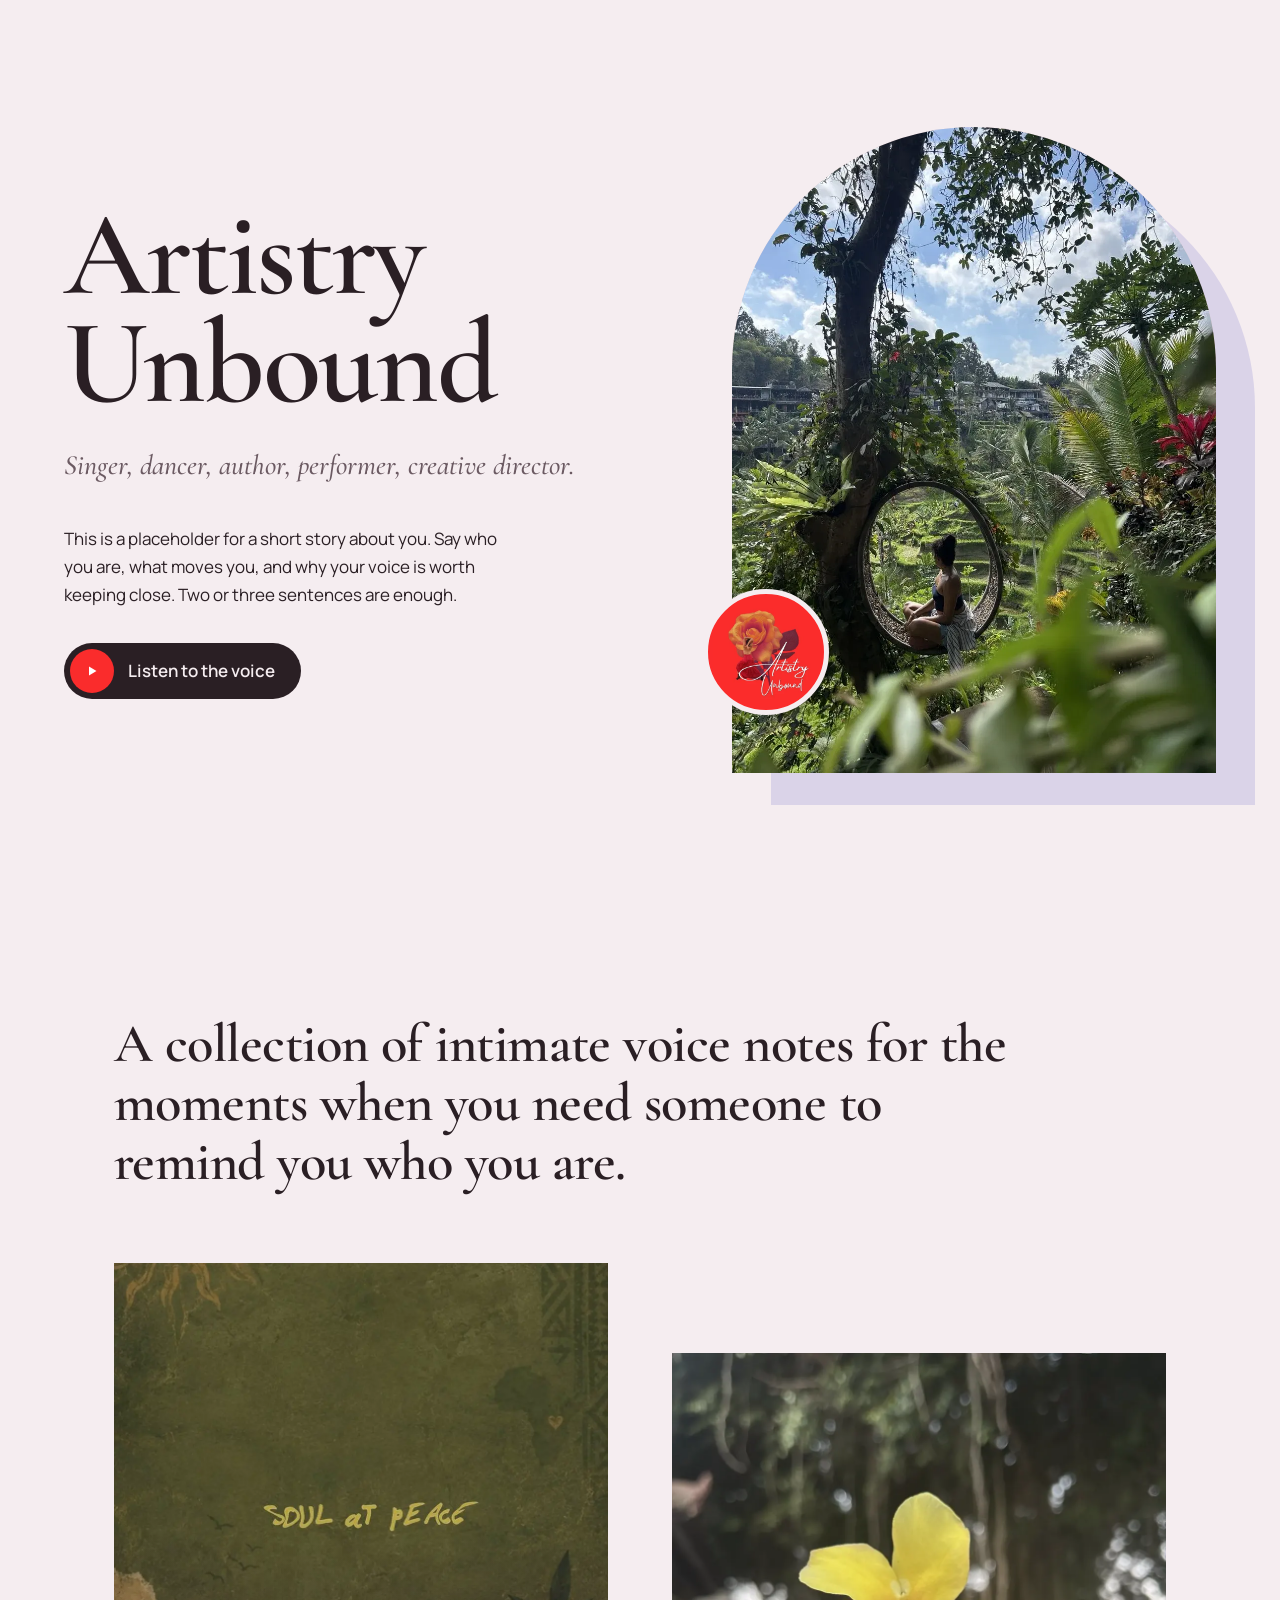
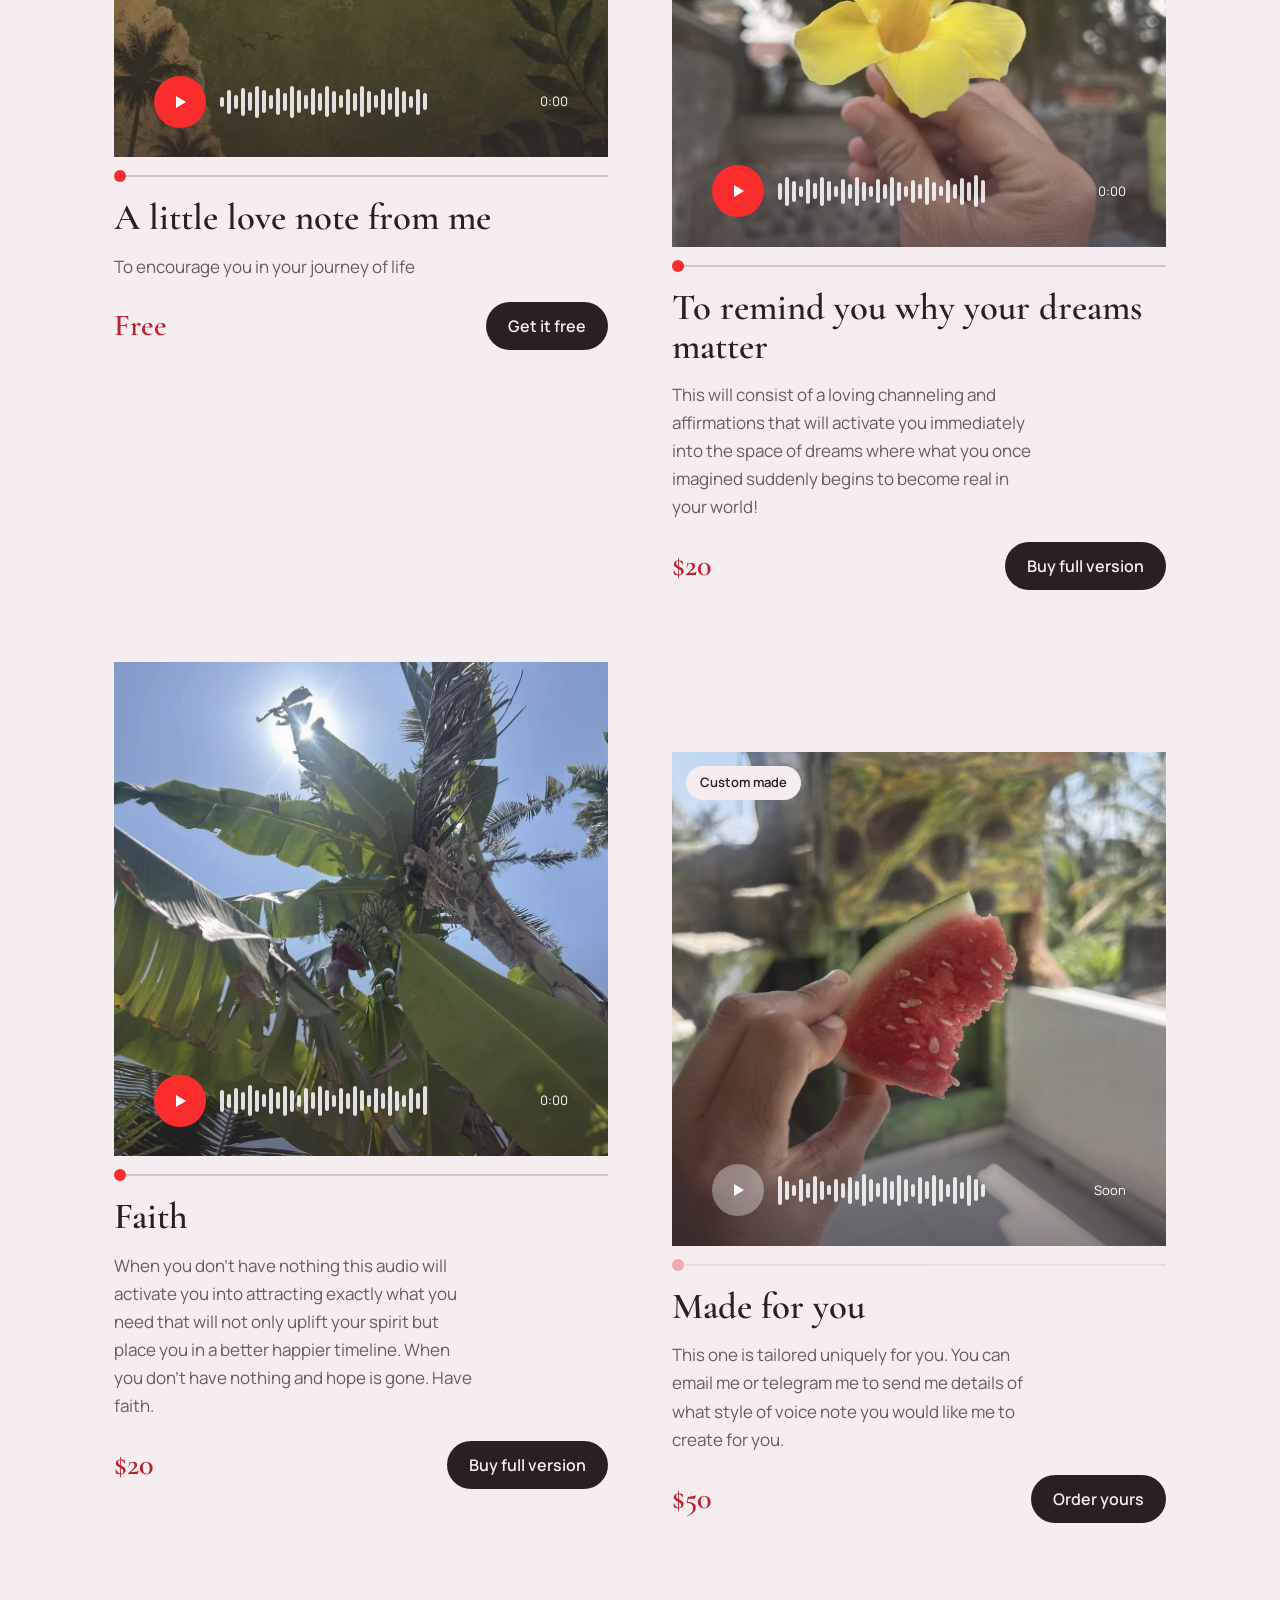
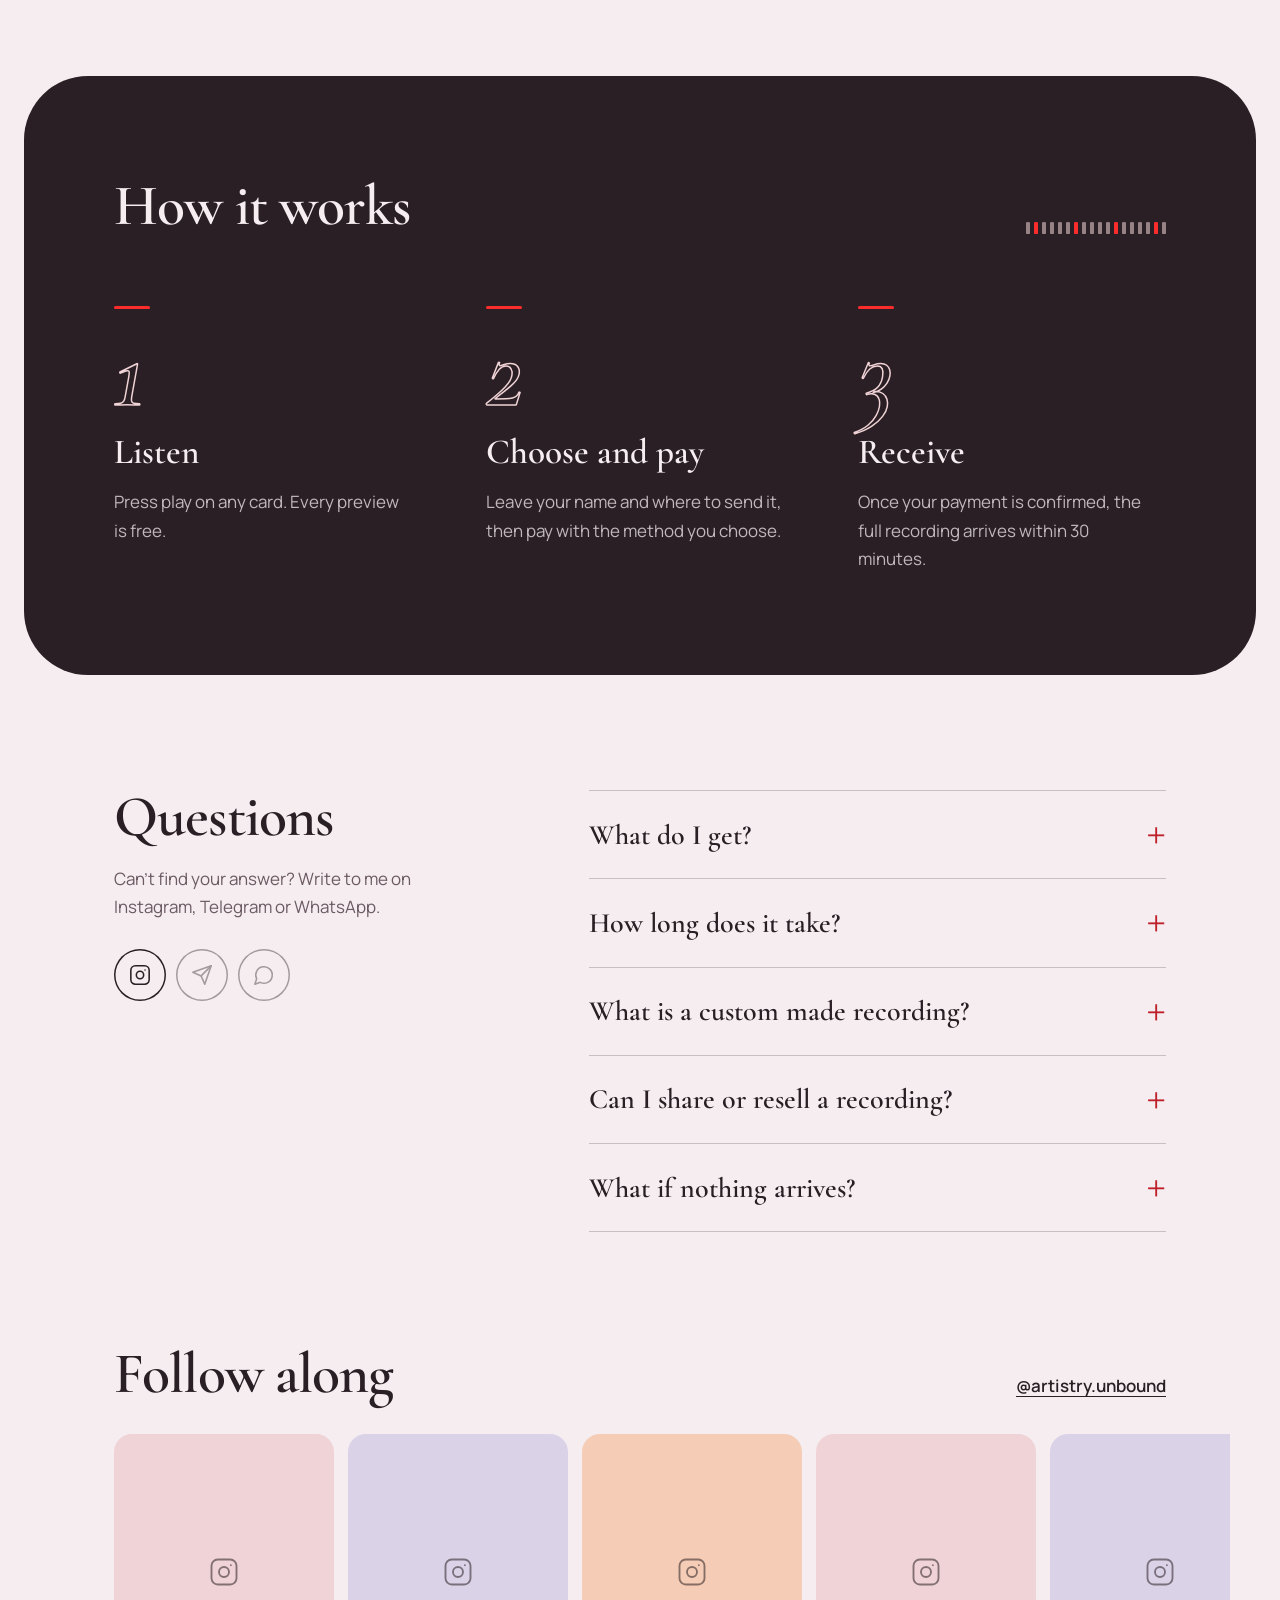
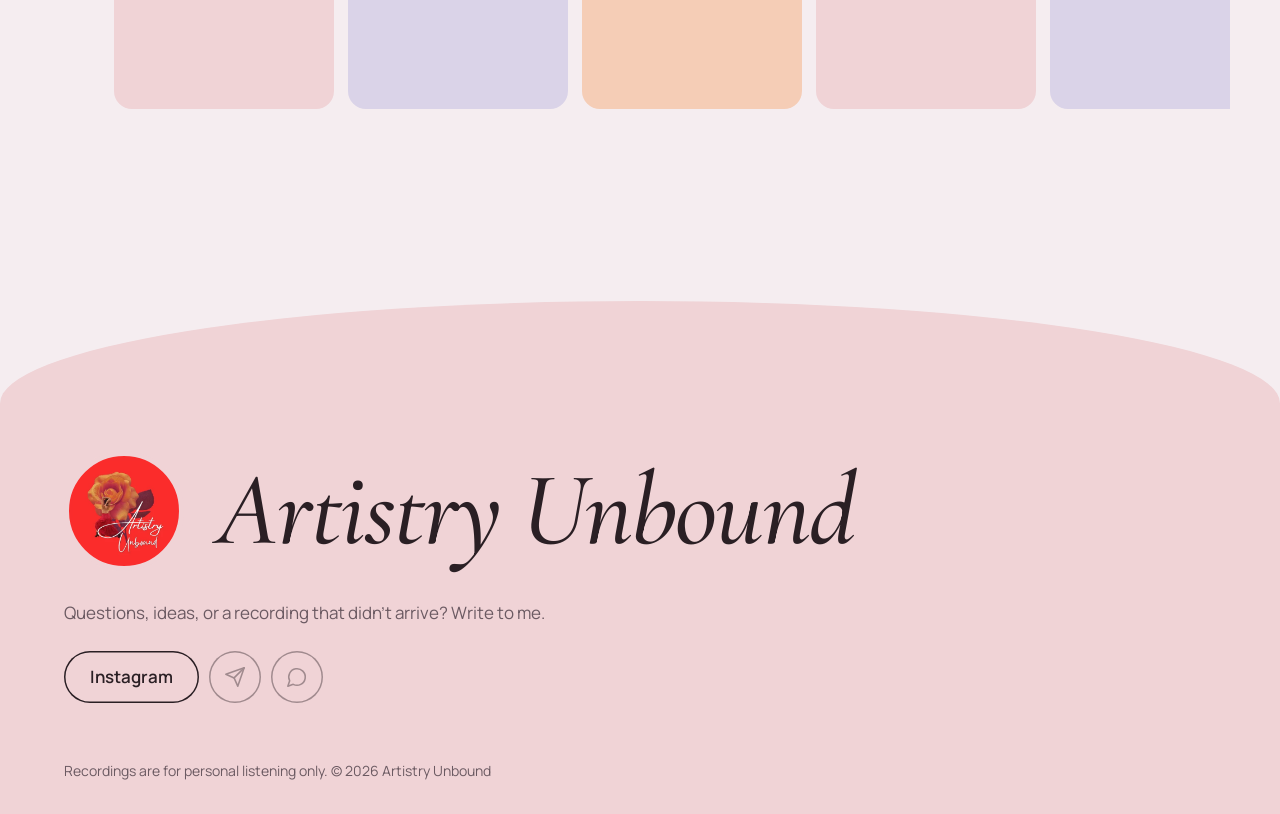
==== commit 97e14561: "Move site to Cloudflare Pages + GitHub, add payments, contacts, Instagram strip - Order/paid request" ====
--- a/index.html
+++ b/index.html
@@ -43,12 +43,12 @@
       <p data-f="intro" hidden></p>
     </header>
     <div class="cards" id="cards"></div>
-    <script type="application/json" id="cards-data">{"heading": "A collection of intimate voice notes for the moments when you need someone to remind you who you are.", "intro": "", "items": [{"title": "A little love note from me", "text": "To encourage you in your journey of life", "price": 0, "cover": "images/c1.webp", "cover_alt": "Green collage artwork with the words Soul at peace", "audio": "audio/love-note.m4a"}, {"title": "To remind you why your dreams matter", "text": "This will consist of a loving channeling and affirmations that will activate you immediately into the space of dreams where what you once imagined suddenly begins to become real in your world!", "price": 20, "cover": "images/c2.webp", "cover_alt": "A yellow flower held in a hand", "audio": "audio/love-note.m4a"}, {"title": "Faith", "text": "When you don’t have nothing this audio will activate you into attracting exactly what you need that will not only uplift your spirit but place you in a better happier timeline. When you don’t have nothing and hope is gone. Have faith.", "price": 20, "cover": "images/c3.webp", "cover_alt": "Banana tree seen from below against a bright sky", "audio": "audio/love-note.m4a"}, {"title": "Made for you", "text": "This one is tailored uniquely for you. You can email me or telegram me to send me details of what style of voice note you would like me to create for you.", "price": 50, "cover": "images/c4.webp", "cover_alt": "A bitten slice of watermelon held up in a hand", "audio": "audio/love-note.m4a", "custom": true}]}</script>
+    <script type="application/json" id="cards-data">{"heading": "A collection of intimate voice notes for the moments when you need someone to remind you who you are.", "intro": "", "items": [{"title": "A little love note from me", "text": "To encourage you in your journey of life", "price": 0, "cover": "images/c1.webp", "cover_alt": "Green collage artwork with the words Soul at peace", "audio": "audio/free-note.m4a"}, {"title": "To remind you why your dreams matter", "text": "This will consist of a loving channeling and affirmations that will activate you immediately into the space of dreams where what you once imagined suddenly begins to become real in your world!", "price": 20, "cover": "images/c2.webp", "cover_alt": "A yellow flower held in a hand", "audio": "audio/dreams-preview.m4a"}, {"title": "Faith", "text": "When you don’t have nothing this audio will activate you into attracting exactly what you need that will not only uplift your spirit but place you in a better happier timeline. When you don’t have nothing and hope is gone. Have faith.", "price": 20, "cover": "images/c3.webp", "cover_alt": "Banana tree seen from below against a bright sky", "audio": "audio/faith-preview.m4a"}, {"title": "Made for you", "text": "This one is tailored uniquely for you. You can email me or telegram me to send me details of what style of voice note you would like me to create for you.", "price": 50, "cover": "images/c4.webp", "cover_alt": "A bitten slice of watermelon held up in a hand", "audio": "", "custom": true}]}</script>
   </section>
 
   <section class="how" id="how" aria-labelledby="how-title">
     <div class="how__in">
-      <h2 id="how-title">How it works</h2>
+      <div class="how__head"><h2 id="how-title">How it works</h2><div class="eq" aria-hidden="true"><i style="--i:0"></i><i style="--i:1"></i><i style="--i:2"></i><i style="--i:3"></i><i style="--i:4"></i><i style="--i:5"></i><i style="--i:6"></i><i style="--i:7"></i><i style="--i:8"></i><i style="--i:9"></i><i style="--i:10"></i><i style="--i:11"></i><i style="--i:12"></i><i style="--i:13"></i><i style="--i:14"></i><i style="--i:15"></i><i style="--i:16"></i><i style="--i:17"></i></div></div>
       <ol class="how__steps" id="how-steps"></ol>
     </div>
   </section>
@@ -57,8 +57,14 @@
     <div class="faq__side">
       <h2 id="faq-title">Questions</h2>
       <p class="faq__note">Can't find your answer? Write to me on Instagram, Telegram or WhatsApp.</p>
+      <div class="contacts" id="faq-contacts"></div>
     </div>
     <div class="faq__list" id="faq-list"></div>
+  </section>
+
+  <section class="insta" id="insta" aria-labelledby="insta-title">
+    <div class="insta__head"><h2 id="insta-title">Follow along</h2><a class="insta__handle" target="_blank" rel="noopener" hidden></a></div>
+    <div class="insta__row" id="insta-row"></div>
   </section>
 </main>
 
@@ -69,46 +75,17 @@
   <p class="foot__small">Recordings are for personal listening only. &copy; <span id="year">2026</span> Artistry Unbound</p>
 </footer>
 
-<script type="application/json" id="info-data">{
-  "how_title": "How it works",
-  "steps": [
-    {"title": "Listen", "text": "Press play on any card. Every preview is free."},
-    {"title": "Choose and pay", "text": "Leave your name and where to send it, then pay with PayPal."},
-    {"title": "Receive", "text": "Once your payment is confirmed, the full recording arrives within {time}."}
-  ],
-  "faq_title": "Questions",
-  "faq": [
-    {"q": "What do I get?", "a": "The full recording as an audio file, sent to the email or messenger you choose."},
-    {"q": "How long does it take?", "a": "Usually within {time} after your payment is confirmed."},
-    {"q": "What is a custom made recording?", "a": "A recording made just for you. After you order, you tell me what you'd like to hear and we agree on the details before I record."},
-    {"q": "Can I share or resell a recording?", "a": "Recordings are for personal listening only. Please don't share, publish or resell them."},
-    {"q": "What if nothing arrives?", "a": "Write to me on Instagram, Telegram or WhatsApp and mention your order number."}
-  ]
-}
-</script>
-<script type="application/json" id="settings-data">{
-  "paypal_me": "",
-  "paypal_email": "",
-  "response_time": "30 minutes",
-  "instagram": "artistry.unbound",
-  "telegram": "",
-  "whatsapp": ""
-}
-</script>
+<script type="application/json" id="info-data">{"how_title": "How it works", "steps": [{"title": "Listen", "text": "Press play on any card. Every preview is free."}, {"title": "Choose and pay", "text": "Leave your name and where to send it, then pay with the method you choose."}, {"title": "Receive", "text": "Once your payment is confirmed, the full recording arrives within {time}."}], "faq_title": "Questions", "faq": [{"q": "What do I get?", "a": "The full recording as an audio file, sent to the email or messenger you choose."}, {"q": "How long does it take?", "a": "Usually within {time} after your payment is confirmed."}, {"q": "What is a custom made recording?", "a": "A recording made just for you. After you order, you tell me what you'd like to hear and we agree on the details before I record."}, {"q": "Can I share or resell a recording?", "a": "Recordings are for personal listening only. Please don't share, publish or resell them."}, {"q": "What if nothing arrives?", "a": "Write to me on Instagram, Telegram or WhatsApp and mention your order number."}]}</script>
+<script type="application/json" id="settings-data">{"payment_methods": [{"name": "PayPal", "pay_link": "", "details": [{"label": "PayPal email", "value": ""}], "note": ""}], "response_time": "30 minutes", "instagram": "artistry.unbound", "telegram": "", "whatsapp": "", "instagram_feed": ""}</script>
 
-<!-- Forms for Netlify detection; the visible form lives inside the dialog -->
-<form name="paid" data-netlify="true" hidden>
-  <input name="order"><input name="card"><input name="price"><input name="name"><input name="channel"><input name="contact">
-</form>
 
-<dialog class="checkout" id="checkout" aria-labelledby="co-title">
+<dialog class="checkout" id="checkout" tabindex="-1" aria-labelledby="co-title">
   <button class="co-close" type="button" aria-label="Close" data-close>&times;</button>
 
   <div class="step" data-step="form">
     <h2 id="co-title" class="co-title"></h2>
     <p class="co-sum"></p>
-    <form class="order-form" id="order-form" name="order" method="POST" data-netlify="true" netlify-honeypot="bot-field">
-      <input type="hidden" name="form-name" value="order">
+    <form class="order-form" id="order-form">
       <p class="hp" aria-hidden="true"><label>Leave this empty <input name="bot-field" tabindex="-1" autocomplete="off"></label></p>
       <input type="hidden" name="card"><input type="hidden" name="price"><input type="hidden" name="order">
       <label class="fld">Your name<input name="name" required autocomplete="given-name" maxlength="60"></label>
@@ -127,12 +104,16 @@
 
   <div class="step" data-step="pay" hidden>
     <h2 class="co-title">Pay <span class="pay-amt"></span></h2>
-    <p class="co-sum">Send the payment with PayPal and add your order number in the note, so I can find it.</p>
+    <p class="co-sum">Pay with the method you prefer and add your order number in the note, so I can find it.</p>
     <div class="kv"><span>Order number</span><b class="order-id"></b><button type="button" class="copy" data-copy=".order-id">Copy</button></div>
-    <div class="kv pp-mail" hidden><span>PayPal</span><b class="pp-email"></b><button type="button" class="copy" data-copy=".pp-email">Copy</button></div>
-    <p class="pp-none" hidden>PayPal details will appear here once they are added.</p>
+    <fieldset class="seg pm-pick" id="pm-pick" hidden><legend>Payment method</legend></fieldset>
+    <div class="pm" id="pm" hidden>
+      <div id="pm-rows"></div>
+      <p class="pm-note" hidden></p>
+    </div>
+    <p class="pm-none" hidden>Payment details will appear here once they are added.</p>
     <div class="co-actions">
-      <a class="btn btn--sm pp-link" target="_blank" rel="noopener" hidden>Pay with PayPal</a>
+      <a class="btn btn--sm pm-link" target="_blank" rel="noopener" hidden></a>
       <button class="btn btn--sm btn--ghost" type="button" id="paid-btn">I've paid</button>
     </div>
     <p class="co-err" role="alert" hidden></p>
--- a/assets/css/style.css
+++ b/assets/css/style.css
@@ -94,34 +94,61 @@
 @keyframes pop{from{transform:scale(0) rotate(-30deg)}}
 @media (prefers-reduced-motion:reduce){.about__photo .badge{animation:none}}
 
-/* How it works: compact three-column row on a pastel band */
-.how{background:var(--lilac)}
-.how__in{max-width:1180px;margin:0 auto;padding:clamp(40px,6vw,72px) var(--pad)}
-.how h2,.faq h2{font:600 clamp(2rem,4.4vw,3.2rem)/.95 var(--serif);letter-spacing:-.015em;margin:0 0 clamp(24px,4vw,40px)}
-.how__steps{list-style:none;margin:0;padding:0;display:grid;gap:0 clamp(24px,4vw,56px)}
-.how__steps li{display:grid;grid-template-columns:auto 1fr;gap:2px 18px;align-items:start;padding:18px 0;border-top:1px solid rgba(42,31,36,.22)}
-.how__steps b{grid-row:1/3;font:italic 500 clamp(2.6rem,6vw,3.6rem)/.85 var(--serif);color:var(--red)}
-.how__steps h3{font:600 clamp(1.5rem,2.4vw,1.8rem)/1.1 var(--serif);margin:0}
-.how__steps p{margin:0;max-width:32ch;color:var(--ink)}
-@media (min-width:768px){.how__steps{grid-template-columns:repeat(3,1fr)}.how__steps li{grid-template-columns:1fr;gap:10px;padding:20px 0 0}.how__steps b{grid-row:auto}}
-.js .how__steps li{opacity:0;transform:translateY(14px);transition:opacity .7s ease,transform .7s cubic-bezier(.2,.7,.2,1)}
+/* Contact circles (FAQ + footer) */
+.contacts{display:flex;flex-wrap:wrap;gap:10px;margin-top:28px}
+.ico{display:grid;place-items:center;flex:none;width:52px;height:52px;border-radius:50%;box-shadow:inset 0 0 0 1.5px var(--ink);color:var(--ink);transition:background .3s,color .3s,transform .3s}
+.ico svg{width:22px;height:22px;fill:none;stroke:currentColor;stroke-width:1.7;stroke-linecap:round;stroke-linejoin:round}
+a.ico:hover{background:var(--ink);color:var(--paper);transform:translateY(-3px)}
+.ico.is-off{opacity:.4}
+
+/* How it works: dark rounded panel */
+.how{background:var(--ink);color:var(--paper);margin:clamp(16px,3vw,40px) clamp(8px,2vw,24px) 0;border-radius:clamp(28px,5vw,64px);overflow:hidden}
+.how__in{max-width:1180px;margin:0 auto;padding:clamp(48px,8vw,104px) var(--pad)}
+.how__head{display:flex;align-items:flex-end;justify-content:space-between;gap:24px;margin-bottom:clamp(32px,6vw,72px)}
+.how h2,.faq h2,.insta h2{font:600 clamp(2.2rem,5vw,3.6rem)/.95 var(--serif);letter-spacing:-.015em;margin:0}
+.eq{display:flex;align-items:flex-end;gap:4px;height:48px;flex:none}
+.eq i{width:4px;height:100%;border-radius:2px;background:var(--blush);opacity:.55;transform-origin:bottom;transform:scaleY(.25);animation:eq 1.8s ease-in-out infinite;animation-delay:calc(var(--i)*-.17s)}
+.eq i:nth-child(5n+2){background:var(--red);opacity:1}
+@keyframes eq{50%{transform:scaleY(1)}}
+.how__steps{list-style:none;margin:0;padding:0;display:grid;gap:clamp(32px,5vw,40px) clamp(24px,5vw,72px)}
+.how__steps li{position:relative;padding-top:22px}
+.how__steps li::before{content:"";position:absolute;top:0;left:0;width:36px;height:3px;border-radius:2px;background:var(--red)}
+.how__steps b{display:block;font:italic 500 clamp(4rem,9vw,6.5rem)/.85 var(--serif);color:transparent;-webkit-text-stroke:1.5px var(--blush);margin-bottom:18px}
+.how__steps h3{font:600 clamp(1.7rem,2.8vw,2.2rem)/1.05 var(--serif);margin:0 0 .5em}
+.how__steps p{margin:0;max-width:30ch;color:rgba(245,237,240,.74)}
+@media (min-width:768px){.how__steps{grid-template-columns:repeat(3,1fr)}}
+@media (max-width:520px){.eq{display:none}}
+.js .how__steps li{opacity:0;transform:translateY(16px);transition:opacity .8s ease,transform .8s cubic-bezier(.2,.7,.2,1)}
 .js .how__steps li.in{opacity:1;transform:none}
-@media (prefers-reduced-motion:reduce){.js .how__steps li{opacity:1;transform:none;transition:none}}
-
-/* FAQ */
+@media (prefers-reduced-motion:reduce){.js .how__steps li{opacity:1;transform:none;transition:none}.eq i{animation:none;transform:scaleY(.6)}}
+
+/* FAQ: open lines, contacts on the left */
 .faq{max-width:1180px;margin:0 auto;padding:clamp(56px,9vw,120px) var(--pad);display:grid;gap:32px}
-.faq h2{margin-bottom:.3em}
+.faq h2{margin-bottom:.35em}
 .faq__note{margin:0;color:var(--ink-2);max-width:30ch}
-.faq details{border-radius:20px;margin-bottom:10px;background:rgba(255,255,255,.55);transition:background .3s}
-.faq details[open]{background:var(--blush)}
-.faq summary{list-style:none;cursor:pointer;display:flex;justify-content:space-between;align-items:center;gap:20px;padding:22px 26px;font:600 1.4rem/1.2 var(--serif)}
+.faq details{border-top:1px solid rgba(42,31,36,.22)}
+.faq details:last-child{border-bottom:1px solid rgba(42,31,36,.22)}
+.faq summary{list-style:none;cursor:pointer;display:flex;justify-content:space-between;align-items:center;gap:24px;padding:26px 0;font:600 clamp(1.4rem,2.4vw,1.75rem)/1.15 var(--serif);transition:color .3s}
 .faq summary::-webkit-details-marker{display:none}
-.faq summary::after{content:"+";flex:none;width:34px;height:34px;border-radius:50%;background:var(--ink);color:var(--paper);display:grid;place-items:center;font:400 1.3rem/1 var(--sans);transition:transform .35s,background .3s}
-.faq details[open] summary::after{transform:rotate(45deg);background:var(--red)}
-.faq details p{margin:0;padding:0 26px 24px;max-width:56ch;animation:fade .4s ease}
+.faq summary::after{content:"+";flex:none;font:300 2.2rem/1 var(--sans);color:var(--red-t);transition:transform .35s}
+.faq summary:hover{color:var(--red-t)}
+.faq details[open] summary{color:var(--red-t)}
+.faq details[open] summary::after{transform:rotate(45deg)}
+.faq details p{margin:0;padding:0 0 28px;max-width:56ch;color:var(--ink-2);animation:fade .4s ease}
 @keyframes fade{from{opacity:0;transform:translateY(-6px)}}
 @media (min-width:900px){.faq{grid-template-columns:.8fr 1.2fr;gap:clamp(40px,7vw,96px);align-items:start}.faq__side{position:sticky;top:48px}}
 @media (prefers-reduced-motion:reduce){.faq details p{animation:none}}
+
+/* Instagram strip */
+.insta{max-width:1180px;margin:0 auto;padding:0 0 clamp(56px,9vw,112px)}
+.insta__head{display:flex;flex-wrap:wrap;align-items:baseline;justify-content:space-between;gap:8px 24px;padding:0 var(--pad);margin-bottom:28px}
+.insta__handle{color:var(--ink);font-weight:600;text-underline-offset:4px}
+.insta__row{display:flex;gap:14px;overflow-x:auto;padding:4px var(--pad) 16px;scroll-snap-type:x proximity;scroll-padding:0 var(--pad);scrollbar-width:thin;scrollbar-color:var(--blush) transparent}
+.insta__tile{flex:none;width:clamp(150px,19vw,220px);aspect-ratio:4/5;border-radius:18px;overflow:hidden;background:var(--blush);scroll-snap-align:start;display:grid;place-items:center;color:var(--ink);transition:transform .4s cubic-bezier(.2,.7,.2,1)}
+a.insta__tile:hover{transform:translateY(-6px)}
+.insta__tile img{width:100%;height:100%;object-fit:cover}
+.insta__tile.is-ph:nth-child(3n+2){background:var(--lilac)}.insta__tile.is-ph:nth-child(3n){background:#F5CDB6}
+.insta__tile svg{width:30px;height:30px;fill:none;stroke:currentColor;stroke-width:1.5;stroke-linecap:round;stroke-linejoin:round;opacity:.55}
 
 /* Footer */
 .foot{background:var(--blush);margin-top:clamp(24px,5vw,64px);padding:clamp(72px,12vw,150px) var(--pad) 32px;border-radius:50% 50% 0 0/clamp(40px,8vw,110px) clamp(40px,8vw,110px) 0 0}
@@ -130,9 +157,10 @@
 .foot__logo{flex:none;width:clamp(72px,12vw,120px);aspect-ratio:1;border-color:var(--blush)}
 .foot__name{font:italic 500 clamp(2.6rem,9vw,6.5rem)/.9 var(--serif);letter-spacing:-.02em;margin:0}
 .foot__lead{margin:0 auto 24px;color:var(--ink-2);max-width:1180px}
-.foot__links{display:flex;flex-wrap:wrap;gap:10px;margin-bottom:56px}
-.foot__links a{padding:11px 24px;border-radius:999px;box-shadow:inset 0 0 0 1.5px var(--ink);color:var(--ink);font-weight:600;text-decoration:none;transition:background .3s,color .3s}
-.foot__links a:hover{background:var(--ink);color:var(--blush)}
+.foot__links{display:flex;flex-wrap:wrap;align-items:center;gap:10px;margin-bottom:56px}
+.foot__links a:not(.ico){display:inline-flex;align-items:center;height:52px;padding:0 26px;border-radius:999px;box-shadow:inset 0 0 0 1.5px var(--ink);color:var(--ink);font-weight:600;text-decoration:none;transition:background .3s,color .3s}
+.foot__links a:not(.ico):hover{background:var(--ink);color:var(--blush)}
+.foot__links a.ico:hover{color:var(--blush)}
 .foot__small{margin-bottom:0;font-size:.875rem;color:var(--ink-2)}
 
 /* Checkout dialog */
@@ -153,7 +181,7 @@
 .seg input{position:absolute;opacity:0;inset:0;cursor:pointer}
 .seg span{display:block;padding:9px 18px;border-radius:999px;border:1.5px solid rgba(42,31,36,.25);font-weight:600;font-size:.9375rem;transition:background .2s,border-color .2s}
 .seg input:checked+span{background:var(--ink);border-color:var(--ink);color:var(--paper)}
-.seg label:focus-within span{outline:2px solid var(--red);outline-offset:2px}
+.seg label:focus-within span{outline:2px solid var(--ink);outline-offset:2px}
 .agree{display:flex;gap:10px;align-items:flex-start;font-size:.875rem;color:var(--ink-2)}
 .agree input{margin-top:4px;accent-color:var(--red-t)}
 .hp{position:absolute;left:-9999px}
@@ -169,3 +197,12 @@
 .tick path{stroke-dasharray:40;stroke-dashoffset:40;animation:draw .4s ease .6s forwards}
 @keyframes draw{to{stroke-dashoffset:0}}
 @media (prefers-reduced-motion:reduce){.checkout[open],.tick circle,.tick path{animation:none;stroke-dashoffset:0}}
+
+/* Payment step */
+.pm{margin-top:6px}
+.pm-note{margin:10px 0 0;color:var(--ink-2);font-size:.9375rem}
+.pm-none{margin:14px 0 0;color:var(--ink-2)}
+.pm-pick{margin:16px 0 4px}
+.checkout:focus{outline:0}
+.co-close{border-radius:50%}
+.co-close:focus-visible{outline:2px solid var(--ink);outline-offset:-4px}
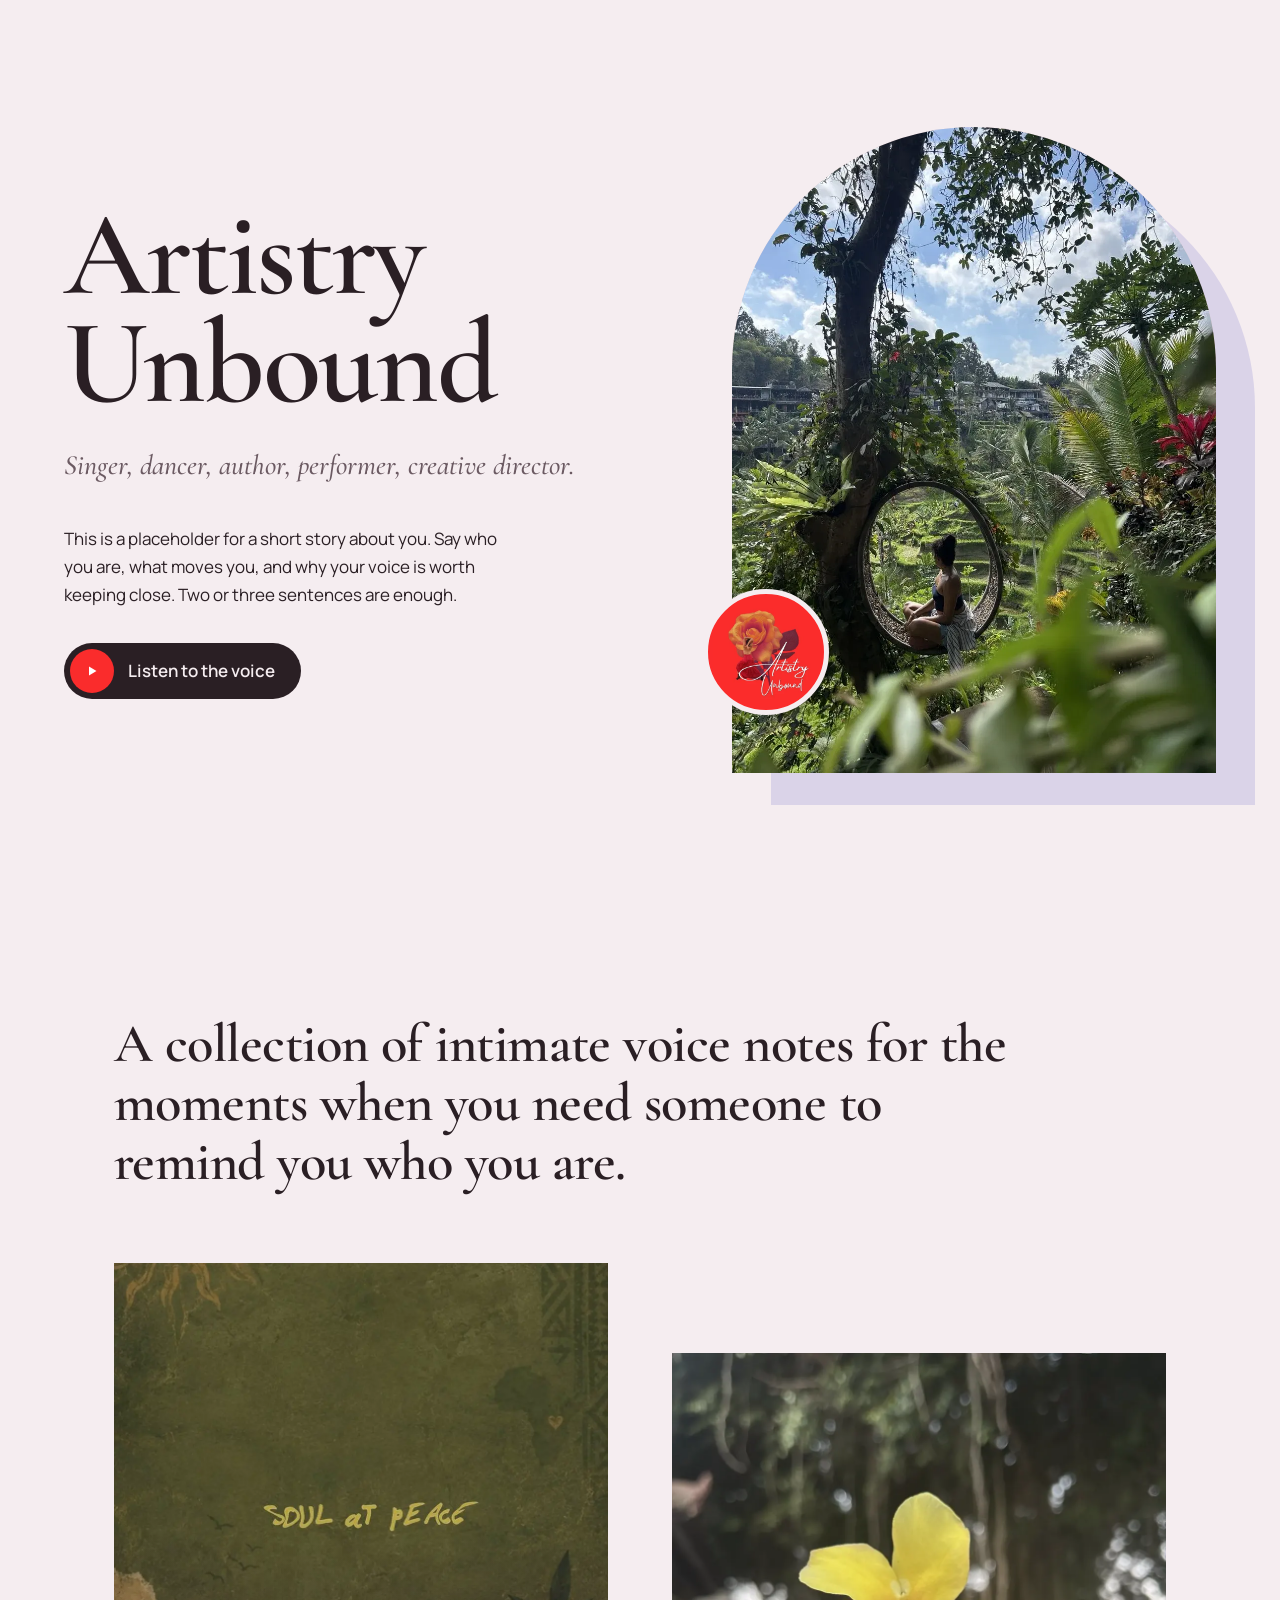
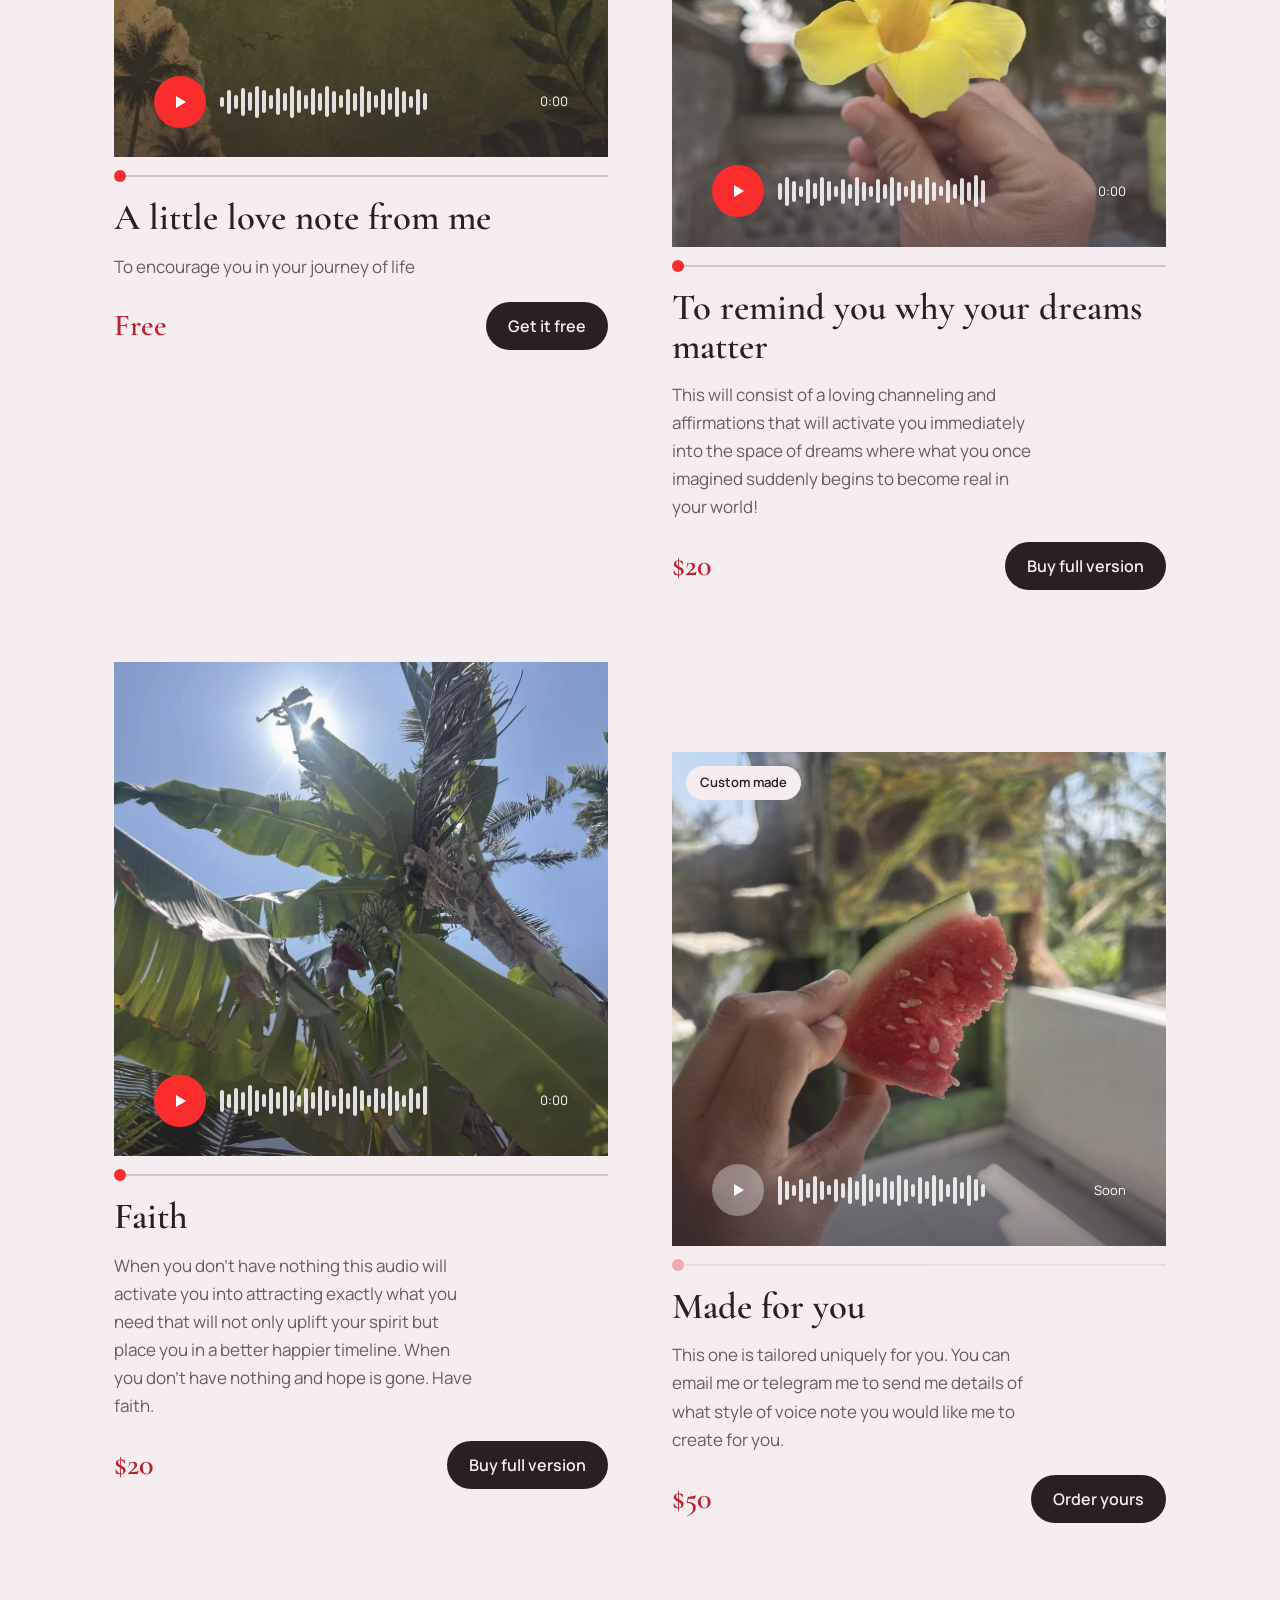
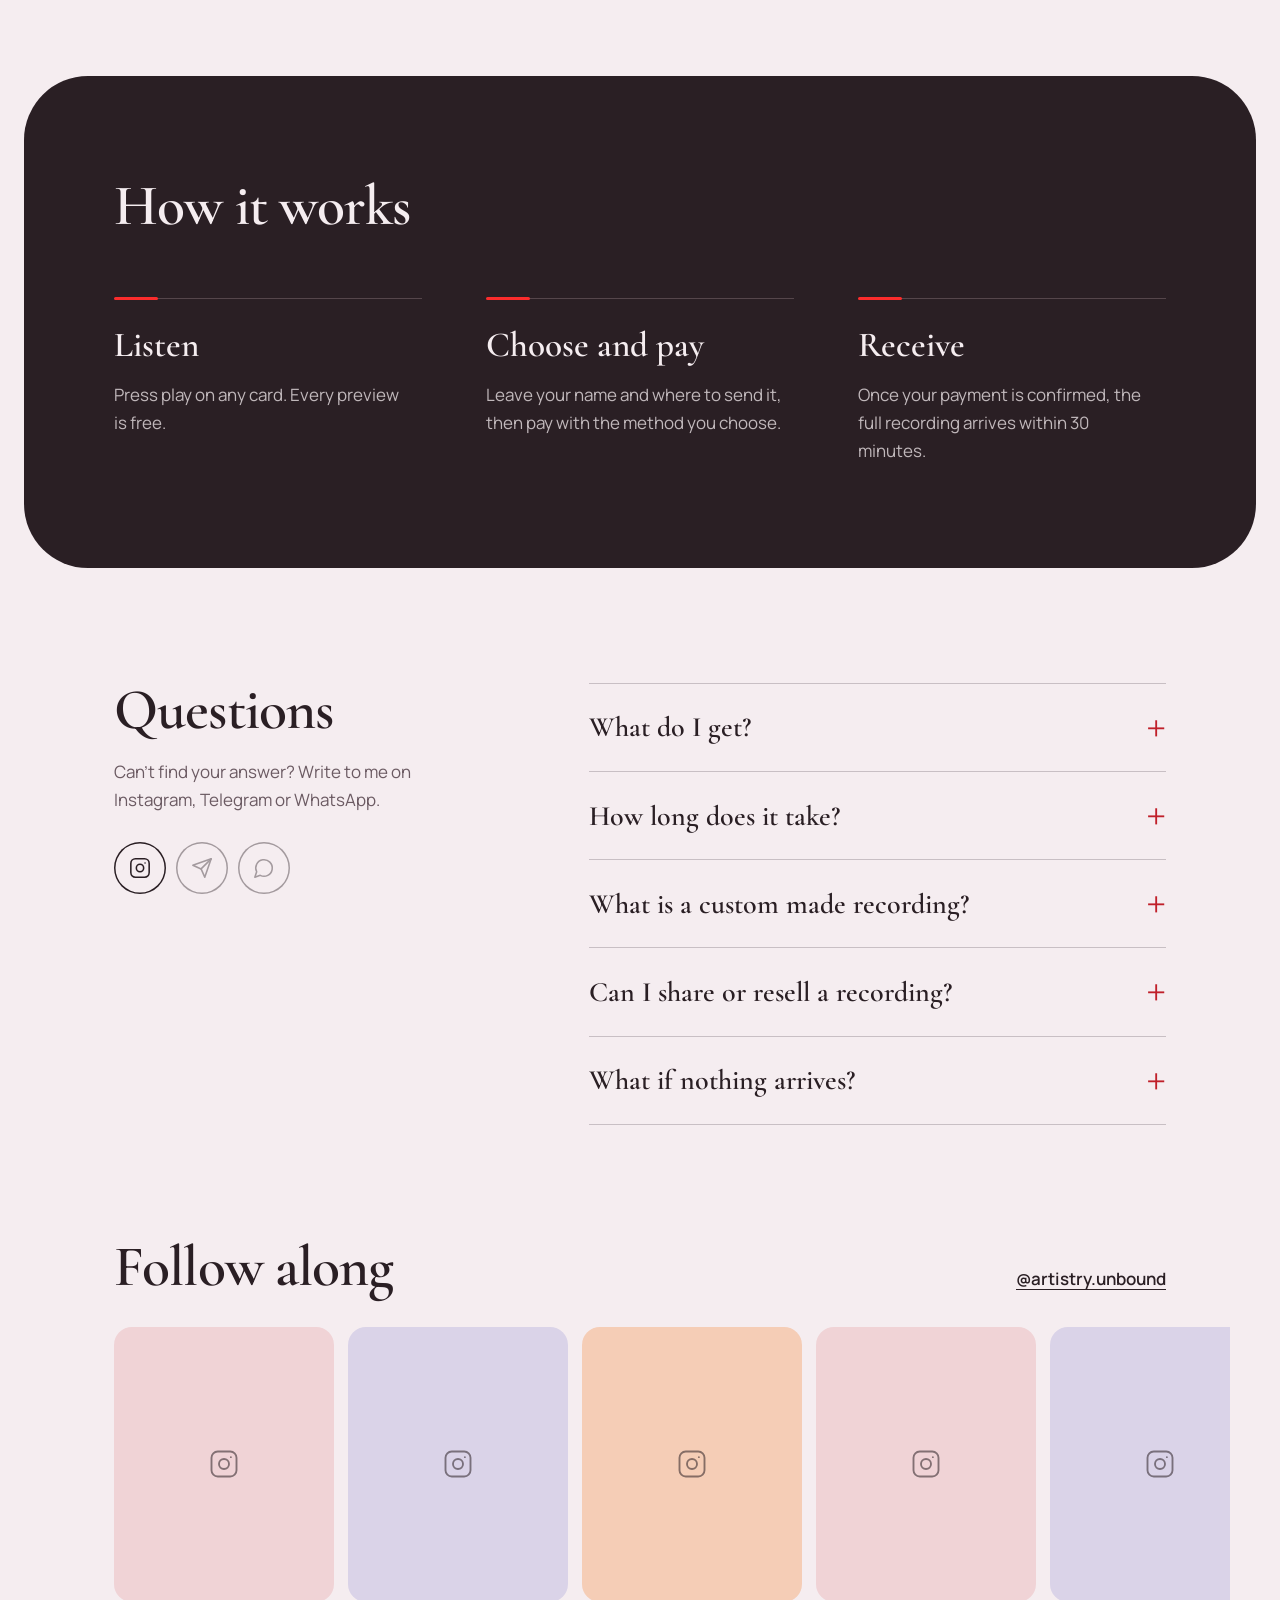
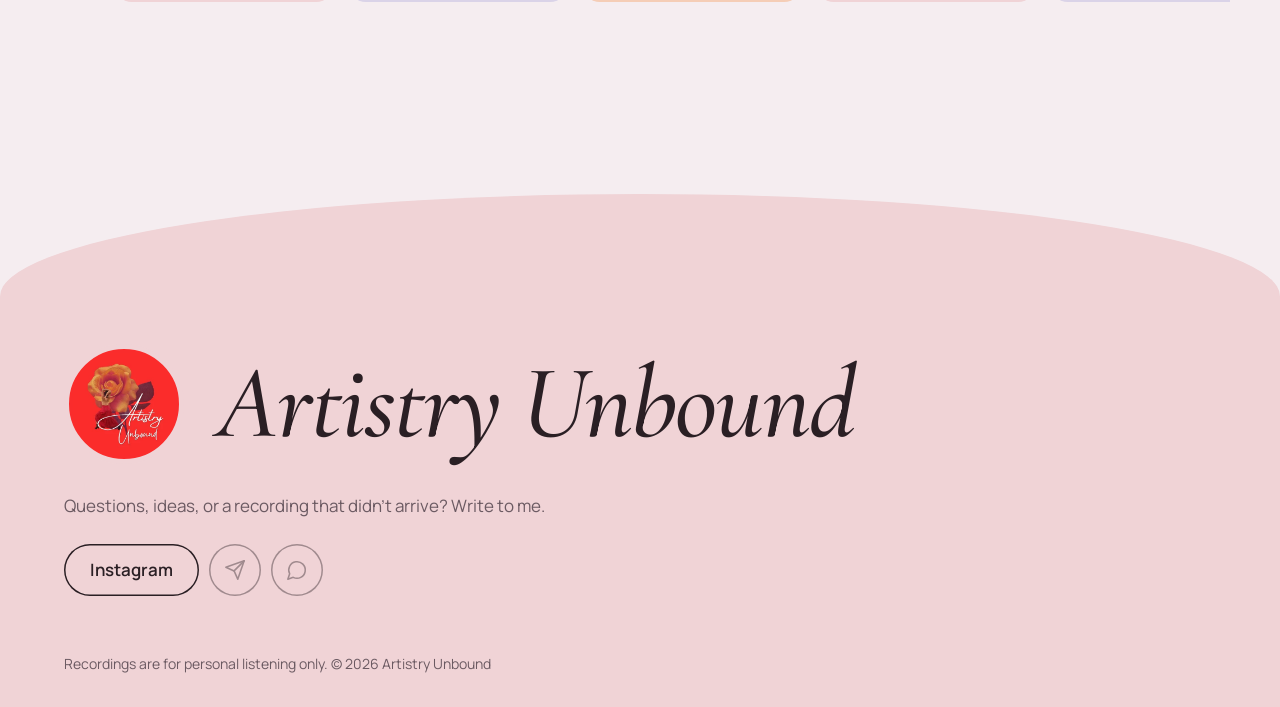
==== commit 3df8698e: "Simplify How it works: remove step numerals and equalizer Co-Authored-By: Claude Sonnet 5.5 <noreply" ====
--- a/index.html
+++ b/index.html
@@ -48,7 +48,7 @@
 
   <section class="how" id="how" aria-labelledby="how-title">
     <div class="how__in">
-      <div class="how__head"><h2 id="how-title">How it works</h2><div class="eq" aria-hidden="true"><i style="--i:0"></i><i style="--i:1"></i><i style="--i:2"></i><i style="--i:3"></i><i style="--i:4"></i><i style="--i:5"></i><i style="--i:6"></i><i style="--i:7"></i><i style="--i:8"></i><i style="--i:9"></i><i style="--i:10"></i><i style="--i:11"></i><i style="--i:12"></i><i style="--i:13"></i><i style="--i:14"></i><i style="--i:15"></i><i style="--i:16"></i><i style="--i:17"></i></div></div>
+      <h2 id="how-title">How it works</h2>
       <ol class="how__steps" id="how-steps"></ol>
     </div>
   </section>
--- a/assets/css/style.css
+++ b/assets/css/style.css
@@ -104,23 +104,17 @@
 /* How it works: dark rounded panel */
 .how{background:var(--ink);color:var(--paper);margin:clamp(16px,3vw,40px) clamp(8px,2vw,24px) 0;border-radius:clamp(28px,5vw,64px);overflow:hidden}
 .how__in{max-width:1180px;margin:0 auto;padding:clamp(48px,8vw,104px) var(--pad)}
-.how__head{display:flex;align-items:flex-end;justify-content:space-between;gap:24px;margin-bottom:clamp(32px,6vw,72px)}
 .how h2,.faq h2,.insta h2{font:600 clamp(2.2rem,5vw,3.6rem)/.95 var(--serif);letter-spacing:-.015em;margin:0}
-.eq{display:flex;align-items:flex-end;gap:4px;height:48px;flex:none}
-.eq i{width:4px;height:100%;border-radius:2px;background:var(--blush);opacity:.55;transform-origin:bottom;transform:scaleY(.25);animation:eq 1.8s ease-in-out infinite;animation-delay:calc(var(--i)*-.17s)}
-.eq i:nth-child(5n+2){background:var(--red);opacity:1}
-@keyframes eq{50%{transform:scaleY(1)}}
+.how h2{margin-bottom:clamp(32px,6vw,64px)}
 .how__steps{list-style:none;margin:0;padding:0;display:grid;gap:clamp(32px,5vw,40px) clamp(24px,5vw,72px)}
-.how__steps li{position:relative;padding-top:22px}
-.how__steps li::before{content:"";position:absolute;top:0;left:0;width:36px;height:3px;border-radius:2px;background:var(--red)}
-.how__steps b{display:block;font:italic 500 clamp(4rem,9vw,6.5rem)/.85 var(--serif);color:transparent;-webkit-text-stroke:1.5px var(--blush);margin-bottom:18px}
+.how__steps li{position:relative;padding-top:28px;border-top:1px solid rgba(240,211,214,.22)}
+.how__steps li::before{content:"";position:absolute;top:-2px;left:0;width:44px;height:3px;border-radius:2px;background:var(--red)}
 .how__steps h3{font:600 clamp(1.7rem,2.8vw,2.2rem)/1.05 var(--serif);margin:0 0 .5em}
 .how__steps p{margin:0;max-width:30ch;color:rgba(245,237,240,.74)}
 @media (min-width:768px){.how__steps{grid-template-columns:repeat(3,1fr)}}
-@media (max-width:520px){.eq{display:none}}
 .js .how__steps li{opacity:0;transform:translateY(16px);transition:opacity .8s ease,transform .8s cubic-bezier(.2,.7,.2,1)}
 .js .how__steps li.in{opacity:1;transform:none}
-@media (prefers-reduced-motion:reduce){.js .how__steps li{opacity:1;transform:none;transition:none}.eq i{animation:none;transform:scaleY(.6)}}
+@media (prefers-reduced-motion:reduce){.js .how__steps li{opacity:1;transform:none;transition:none}}
 
 /* FAQ: open lines, contacts on the left */
 .faq{max-width:1180px;margin:0 auto;padding:clamp(56px,9vw,120px) var(--pad);display:grid;gap:32px}
